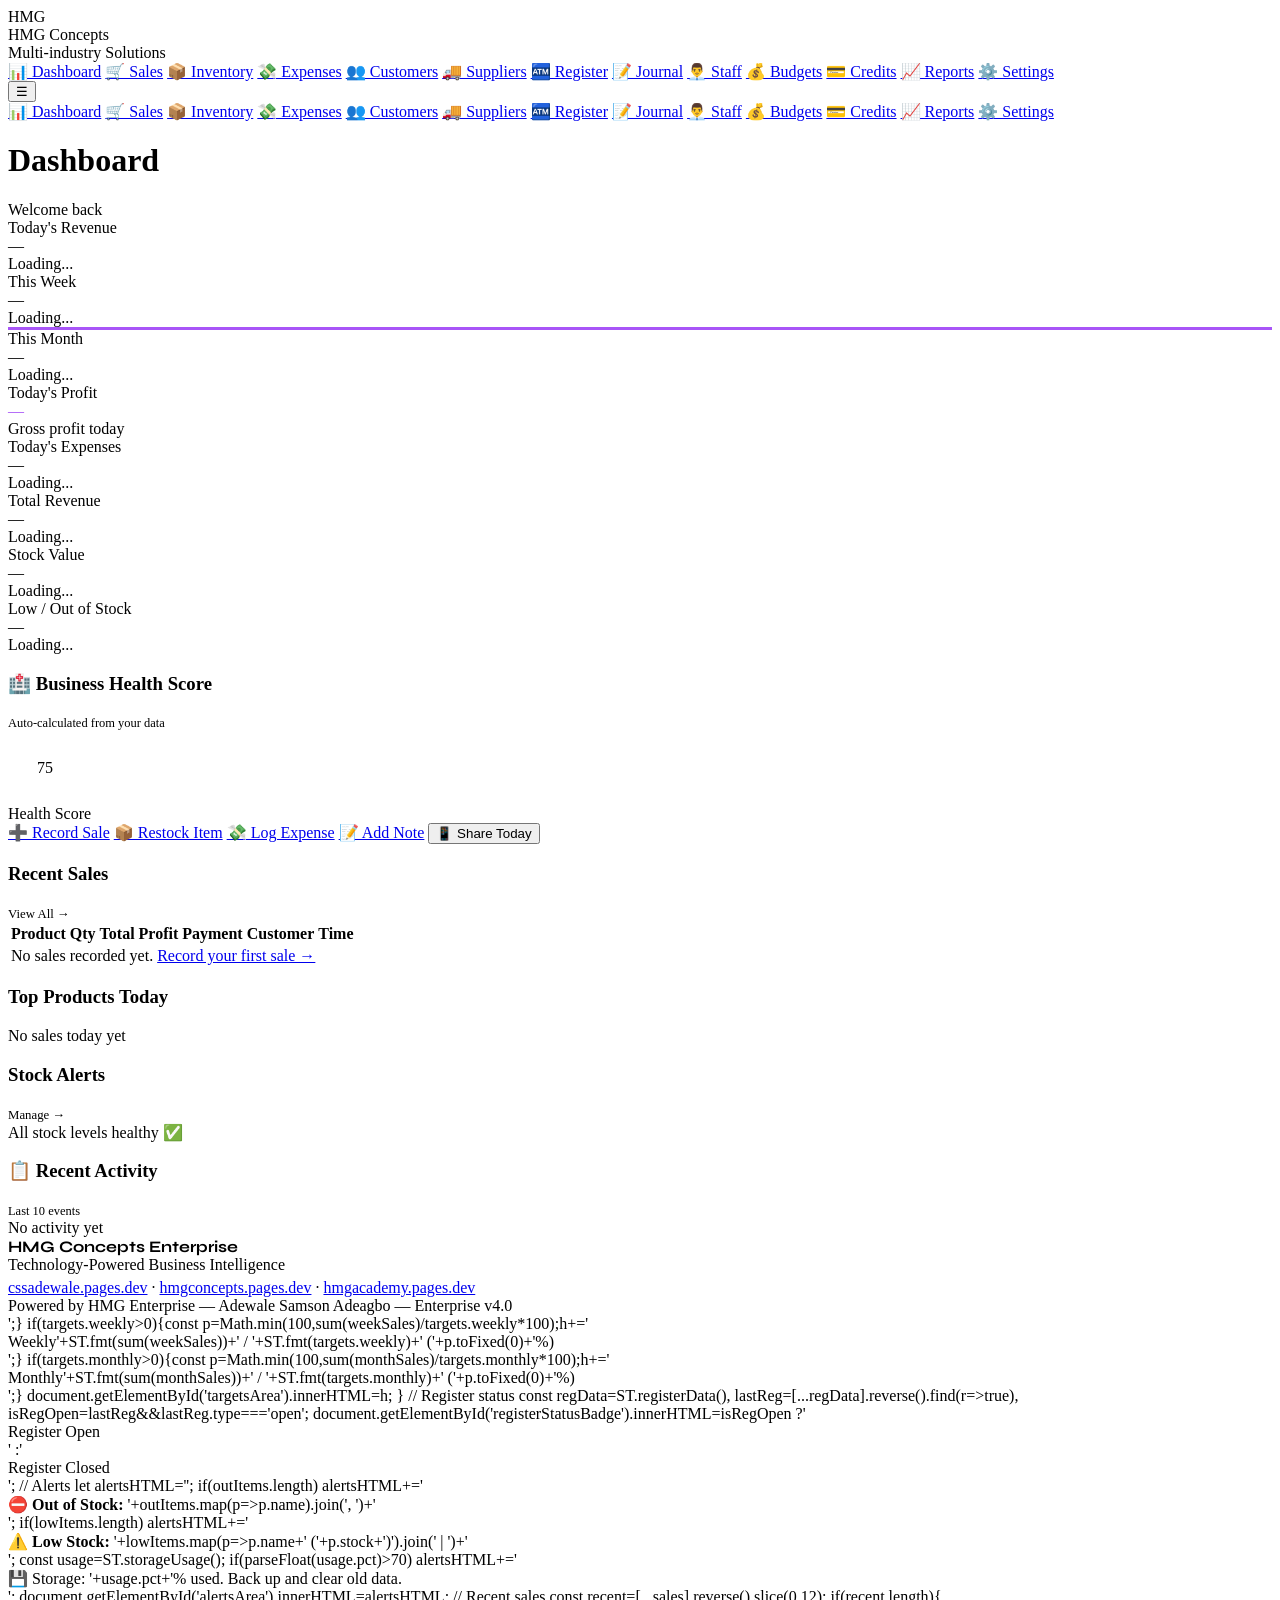
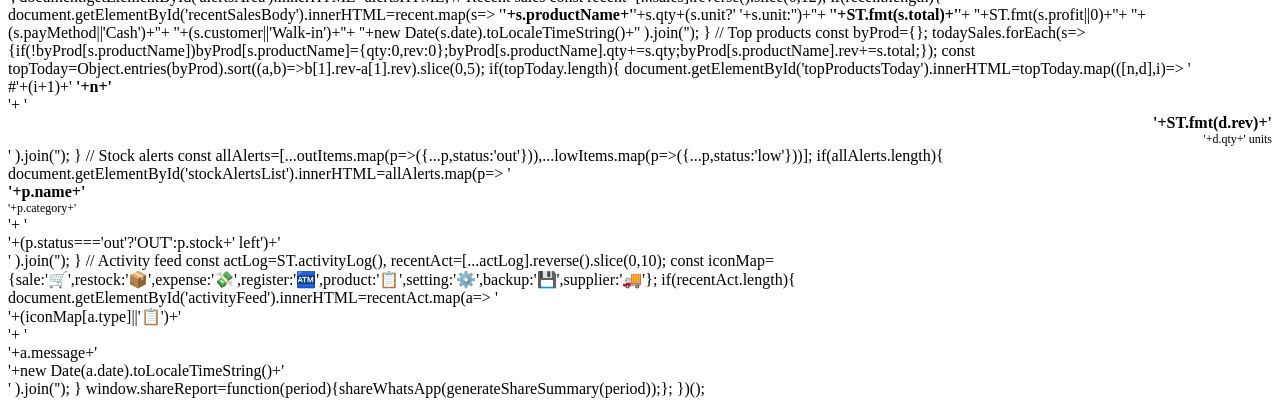
==== index.html @ 801992cb "Add files via upload" ====
<!DOCTYPE html>
<html lang="en">
<head>
<meta charset="UTF-8">
<meta name="viewport" content="width=device-width, initial-scale=1.0">
<title>HMG Enterprise — Dashboard — HMG Enterprise</title>
<link href="https://fonts.googleapis.com/css2?family=Syne:wght@400;600;700;800&family=DM+Sans:wght@300;400;500&family=DM+Mono:wght@400;500&display=swap" rel="stylesheet">
<link rel="stylesheet" href="css/style.css">
<link rel="manifest" href="manifest.json">
</head>
<body>
<nav class="navbar">
  <div class="navbar-brand">
    <div class="brand-logo">HMG</div>
    <div><div class="brand-name" id="bizNameNav">HMG Concepts</div><div class="brand-sub" id="bizTypeNav">Multi-industry Solutions</div></div>
  </div>
  <nav class="navbar-links">
    <a href="index.html" class="active">📊 Dashboard</a>
    <a href="sales.html">🛒 Sales</a>
    <a href="inventory.html">📦 Inventory</a>
    <a href="expenses.html">💸 Expenses</a>
    <a href="customers.html">👥 Customers</a>
    <a href="suppliers.html">🚚 Suppliers</a>
    <a href="register.html">🏧 Register</a>
    <a href="journal.html">📝 Journal</a>
    <a href="staff.html">👨‍💼 Staff</a>
    <a href="budgets.html">💰 Budgets</a>
    <a href="credits.html">💳 Credits</a>
    <a href="reports.html">📈 Reports</a>
    <a href="settings.html">⚙️ Settings</a>
  </nav>
  <button class="hamburger" onclick="toggleMenu()">☰</button>
</nav>
<div class="mobile-menu" id="mobileMenu">
  <a href="index.html" class="active">📊 Dashboard</a>
  <a href="sales.html">🛒 Sales</a>
  <a href="inventory.html">📦 Inventory</a>
  <a href="expenses.html">💸 Expenses</a>
  <a href="customers.html">👥 Customers</a>
  <a href="suppliers.html">🚚 Suppliers</a>
  <a href="register.html">🏧 Register</a>
  <a href="journal.html">📝 Journal</a>
  <a href="staff.html">👨‍💼 Staff</a>
  <a href="budgets.html">💰 Budgets</a>
  <a href="credits.html">💳 Credits</a>
  <a href="reports.html">📈 Reports</a>
  <a href="settings.html">⚙️ Settings</a>
</div>

<div class="page">
  <div class="page-header">
    <div>
      <h1 class="page-title">Dashboard</h1>
      <div class="page-sub" id="greetingMsg">Welcome back</div>
    </div>
    <div style="display:flex;gap:0.5rem;align-items:flex-start;flex-wrap:wrap">
      <div style="text-align:right">
        <div style="font-size:0.8rem;color:var(--muted)" id="currentDate"></div>
        <div style="font-size:0.75rem;color:var(--muted)" id="currentTime"></div>
      </div>
      <div id="registerStatusBadge"></div>
    </div>
  </div>

  <!-- KPI STATS -->
  <div class="stats-grid">
    <div class="stat-card" style="border-top:3px solid var(--accent)"><div class="stat-label">Today's Revenue</div><div class="stat-val" id="todayRevenue">—</div><div class="stat-sub" id="todaySalesCount">Loading...</div></div>
    <div class="stat-card" style="border-top:3px solid var(--accent2)"><div class="stat-label">This Week</div><div class="stat-val" id="weekRevenue">—</div><div class="stat-sub" id="weekSalesCount">Loading...</div></div>
    <div class="stat-card" style="border-top:3px solid #a855f7"><div class="stat-label">This Month</div><div class="stat-val" id="monthRevenue">—</div><div class="stat-sub" id="monthSalesCount">Loading...</div></div>
    <div class="stat-card" style="border-top:3px solid var(--accent3)"><div class="stat-label">Today's Profit</div><div class="stat-val" id="todayProfit" style="color:#a855f7">—</div><div class="stat-sub">Gross profit today</div></div>
    <div class="stat-card" style="border-top:3px solid var(--danger)"><div class="stat-label">Today's Expenses</div><div class="stat-val" id="todayExpenses" style="color:var(--danger)">—</div><div class="stat-sub" id="todayExpensesSub">Loading...</div></div>
    <div class="stat-card" style="border-top:3px solid var(--warning)"><div class="stat-label">Total Revenue</div><div class="stat-val" id="totalRevenue">—</div><div class="stat-sub" id="totalSalesCount">Loading...</div></div>
    <div class="stat-card" style="border-top:3px solid var(--accent)"><div class="stat-label">Stock Value</div><div class="stat-val" id="stockValue">—</div><div class="stat-sub" id="stockItems">Loading...</div></div>
    <div class="stat-card" style="border-top:3px solid var(--danger)"><div class="stat-label">Low / Out of Stock</div><div class="stat-val" id="lowStockVal" style="color:var(--danger)">—</div><div class="stat-sub" id="lowStockSub">Loading...</div></div>
  </div>

  <!-- BUSINESS HEALTH SCORE -->
  <div class="card">
    <div class="card-header">
      <h3 class="card-title">🏥 Business Health Score</h3>
      <span style="font-size:0.78rem;color:var(--muted)">Auto-calculated from your data</span>
    </div>
    <div style="display:grid;grid-template-columns:auto 1fr;gap:1.5rem;align-items:center">
      <div>
        <div class="health-score-ring" id="healthRing" style="background:conic-gradient(var(--accent) 0% 75%, var(--surface2) 75% 100%)">
          <div style="width:74px;height:74px;border-radius:50%;background:var(--surface);display:flex;align-items:center;justify-content:center">
            <span class="health-score-val" id="healthScore" style="color:var(--accent)">75</span>
          </div>
        </div>
        <div class="health-score-label">Health Score</div>
      </div>
      <div id="healthBreakdown" style="display:flex;flex-direction:column;gap:0.5rem"></div>
    </div>
  </div>

  <!-- SALES TARGETS -->
  <div class="card" id="targetsCard" style="display:none">
    <div class="card-header"><h3 class="card-title">🎯 Sales Targets</h3><a href="settings.html" style="font-size:0.8rem;color:var(--accent);text-decoration:none">Edit →</a></div>
    <div id="targetsArea"></div>
  </div>

  <div id="alertsArea"></div>

  <div class="quick-actions">
    <a href="sales.html" class="qa-btn qa-primary">➕ Record Sale</a>
    <a href="inventory.html" class="qa-btn qa-secondary">📦 Restock Item</a>
    <a href="expenses.html" class="qa-btn qa-secondary">💸 Log Expense</a>
    <a href="journal.html" class="qa-btn qa-secondary">📝 Add Note</a>
    <button class="qa-btn qa-secondary" onclick="shareReport('today')">📱 Share Today</button>
  </div>

  <div class="dashboard-grid">
    <div class="card" style="grid-column:span 2">
      <div class="card-header"><h3 class="card-title">Recent Sales</h3><a href="sales.html" style="font-size:0.8rem;color:var(--accent);text-decoration:none">View All →</a></div>
      <table><thead><tr><th>Product</th><th>Qty</th><th>Total</th><th>Profit</th><th>Payment</th><th>Customer</th><th>Time</th></tr></thead>
      <tbody id="recentSalesBody"><tr><td colspan="7" class="empty-cell">No sales recorded yet. <a href="sales.html">Record your first sale →</a></td></tr></tbody></table>
    </div>

    <div class="card">
      <div class="card-header"><h3 class="card-title">Top Products Today</h3></div>
      <div id="topProductsToday"><div class="empty-cell">No sales today yet</div></div>
    </div>

    <div class="card">
      <div class="card-header"><h3 class="card-title">Stock Alerts</h3><a href="inventory.html" style="font-size:0.8rem;color:var(--accent);text-decoration:none">Manage →</a></div>
      <div id="stockAlertsList"><div class="empty-cell">All stock levels healthy ✅</div></div>
    </div>

    <div class="card" style="grid-column:span 2">
      <div class="card-header"><h3 class="card-title">📋 Recent Activity</h3><span style="font-size:0.78rem;color:var(--muted)">Last 10 events</span></div>
      <div id="activityFeed" class="activity-feed"><div class="empty-cell">No activity yet</div></div>
    </div>
  </div>
</div>

<!-- Footer -->
<div class="brand-footer">
  <div style="font-weight:700;color:var(--text);font-family:'Syne',sans-serif">HMG Concepts Enterprise</div>
  <div>Technology-Powered Business Intelligence</div>
  <div style="margin-top:0.3rem"><a href="https://cssadewale.pages.dev" target="_blank">cssadewale.pages.dev</a> · <a href="https://hmgconcepts.pages.dev" target="_blank">hmgconcepts.pages.dev</a> · <a href="https://hmgacademy.pages.dev" target="_blank">hmgacademy.pages.dev</a></div>
  <div class="powered-by">Powered by HMG Enterprise — Adewale Samson Adeagbo — Enterprise v4.0</div>
</div>';}
    if(targets.weekly>0){const p=Math.min(100,sum(weekSales)/targets.weekly*100);h+='<div class="target-row"><div class="target-header"><span class="target-label">Weekly</span><span class="target-value">'+ST.fmt(sum(weekSales))+' / '+ST.fmt(targets.weekly)+' ('+p.toFixed(0)+'%)</span></div><div class="progress-bar-container"><div class="progress-bar-fill blue" style="width:'+p+'%"></div></div></div>';}
    if(targets.monthly>0){const p=Math.min(100,sum(monthSales)/targets.monthly*100);h+='<div class="target-row"><div class="target-header"><span class="target-label">Monthly</span><span class="target-value">'+ST.fmt(sum(monthSales))+' / '+ST.fmt(targets.monthly)+' ('+p.toFixed(0)+'%)</span></div><div class="progress-bar-container"><div class="progress-bar-fill purple" style="width:'+p+'%"></div></div></div>';}
    document.getElementById('targetsArea').innerHTML=h;
  }

  // Register status
  const regData=ST.registerData(), lastReg=[...regData].reverse().find(r=>true), isRegOpen=lastReg&&lastReg.type==='open';
  document.getElementById('registerStatusBadge').innerHTML=isRegOpen
    ?'<div class="register-status open"><span class="status-dot open"></span> Register Open</div>'
    :'<div class="register-status closed"><span class="status-dot closed"></span> Register Closed</div>';

  // Alerts
  let alertsHTML='';
  if(outItems.length) alertsHTML+='<div class="alert alert-danger">⛔ <strong>Out of Stock:</strong> '+outItems.map(p=>p.name).join(', ')+'</div>';
  if(lowItems.length) alertsHTML+='<div class="alert alert-warning">⚠️ <strong>Low Stock:</strong> '+lowItems.map(p=>p.name+' ('+p.stock+')').join(' | ')+'</div>';
  const usage=ST.storageUsage();
  if(parseFloat(usage.pct)>70) alertsHTML+='<div class="alert alert-warning">💾 Storage: '+usage.pct+'% used. Back up and clear old data.</div>';
  document.getElementById('alertsArea').innerHTML=alertsHTML;

  // Recent sales
  const recent=[...sales].reverse().slice(0,12);
  if(recent.length){
    document.getElementById('recentSalesBody').innerHTML=recent.map(s=>
      '<tr><td><strong>'+s.productName+'</strong></td><td>'+s.qty+(s.unit?' '+s.unit:'')+'</td>'+
      '<td><strong>'+ST.fmt(s.total)+'</strong></td>'+
      '<td style="color:'+((s.profit||0)>=0?'var(--accent)':'var(--danger)')+'">'+ST.fmt(s.profit||0)+'</td>'+
      '<td><span class="badge badge-info">'+(s.payMethod||'Cash')+'</span></td>'+
      '<td>'+(s.customer||'Walk-in')+'</td>'+
      '<td style="color:var(--muted);font-size:0.78rem">'+new Date(s.date).toLocaleTimeString()+'</td></tr>'
    ).join('');
  }

  // Top products
  const byProd={};
  todaySales.forEach(s=>{if(!byProd[s.productName])byProd[s.productName]={qty:0,rev:0};byProd[s.productName].qty+=s.qty;byProd[s.productName].rev+=s.total;});
  const topToday=Object.entries(byProd).sort((a,b)=>b[1].rev-a[1].rev).slice(0,5);
  if(topToday.length){
    document.getElementById('topProductsToday').innerHTML=topToday.map(([n,d],i)=>
      '<div class="top-item"><div><span class="rank-badge">#'+(i+1)+'</span> <strong>'+n+'</strong></div>'+
      '<div style="text-align:right"><div style="color:var(--accent);font-weight:700">'+ST.fmt(d.rev)+'</div><div style="font-size:0.75rem;color:var(--muted)">'+d.qty+' units</div></div></div>'
    ).join('');
  }

  // Stock alerts
  const allAlerts=[...outItems.map(p=>({...p,status:'out'})),...lowItems.map(p=>({...p,status:'low'}))];
  if(allAlerts.length){
    document.getElementById('stockAlertsList').innerHTML=allAlerts.map(p=>
      '<div class="stock-alert-row"><div><strong>'+p.name+'</strong><div style="font-size:0.75rem;color:var(--muted)">'+p.category+'</div></div>'+
      '<div><span class="badge '+(p.status==='out'?'badge-danger':'badge-warn')+'">'+(p.status==='out'?'OUT':p.stock+' left')+'</span></div></div>'
    ).join('');
  }

  // Activity feed
  const actLog=ST.activityLog(), recentAct=[...actLog].reverse().slice(0,10);
  const iconMap={sale:'🛒',restock:'📦',expense:'💸',register:'🏧',product:'📋',setting:'⚙️',backup:'💾',supplier:'🚚'};
  if(recentAct.length){
    document.getElementById('activityFeed').innerHTML=recentAct.map(a=>
      '<div class="activity-item"><div class="activity-icon '+(a.type||'setting')+'">'+(iconMap[a.type]||'📋')+'</div>'+
      '<div class="activity-text">'+a.message+'</div><div class="activity-time">'+new Date(a.date).toLocaleTimeString()+'</div></div>'
    ).join('');
  }

  window.shareReport=function(period){shareWhatsApp(generateShareSummary(period));};
})();
</script>
</body>
</html>
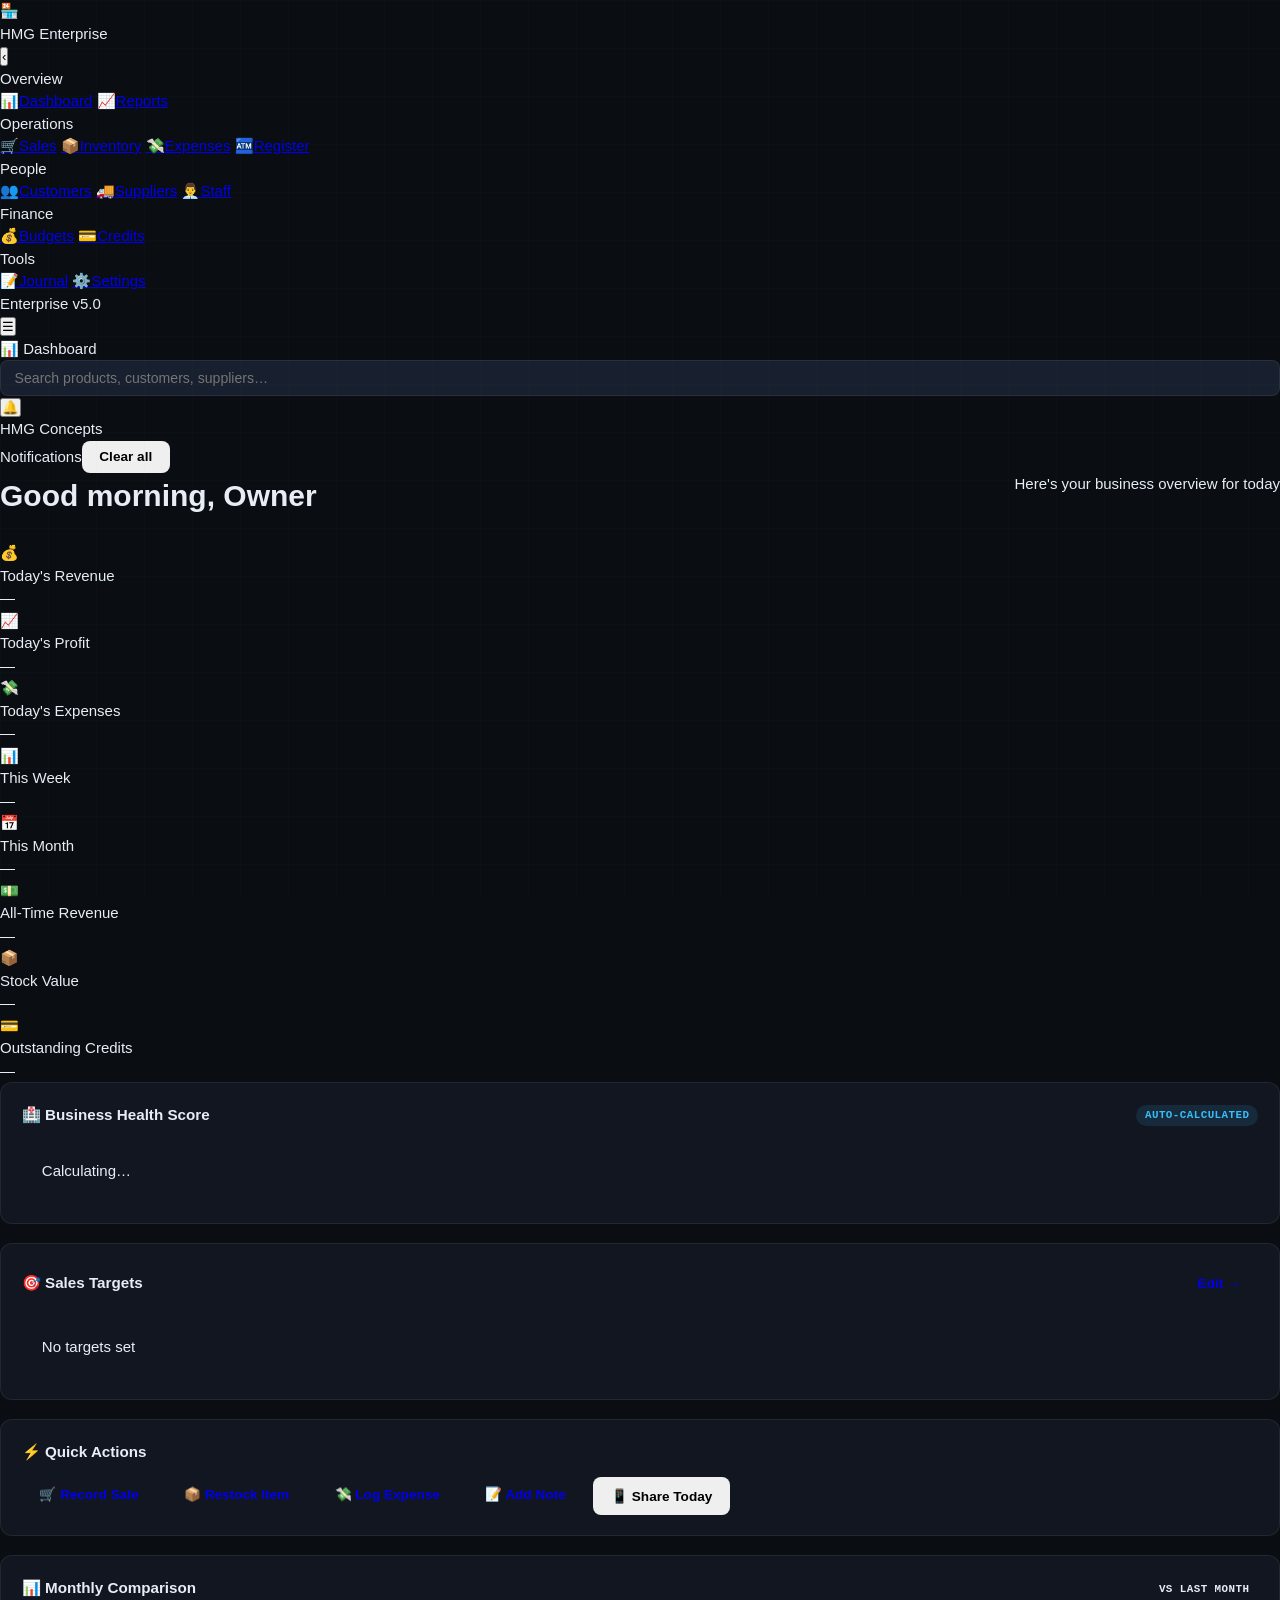
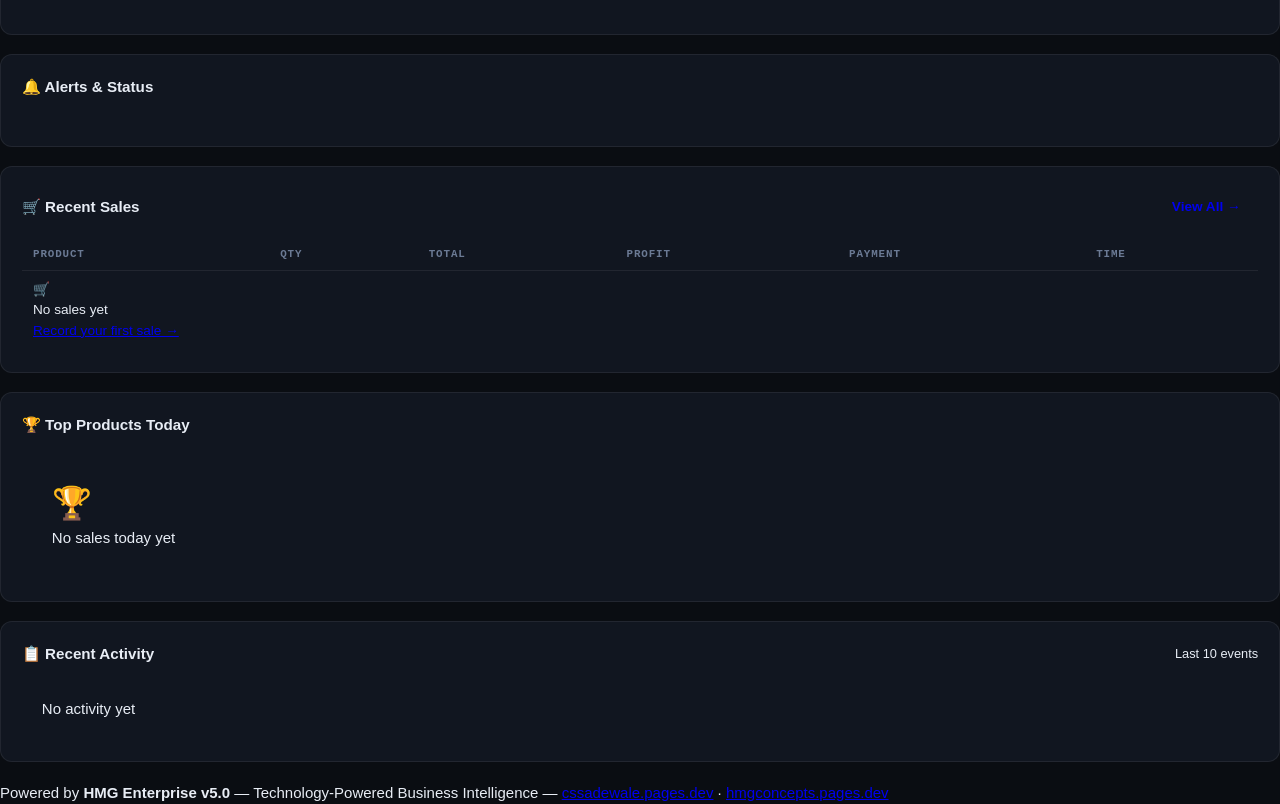
==== commit 60a0fc44: "Add files via upload" ====
--- a/index.html
+++ b/index.html
@@ -1,209 +1,376 @@
 <!DOCTYPE html>
 <html lang="en">
 <head>
-<meta charset="UTF-8">
-<meta name="viewport" content="width=device-width, initial-scale=1.0">
-<title>HMG Enterprise — Dashboard — HMG Enterprise</title>
-<link href="https://fonts.googleapis.com/css2?family=Syne:wght@400;600;700;800&family=DM+Sans:wght@300;400;500&family=DM+Mono:wght@400;500&display=swap" rel="stylesheet">
-<link rel="stylesheet" href="css/style.css">
-<link rel="manifest" href="manifest.json">
+  <meta charset="UTF-8">
+  <meta name="viewport" content="width=device-width, initial-scale=1.0">
+  <title>Dashboard — HMG Enterprise v5.0</title>
+  <link rel="stylesheet" href="css/style.css">
+  <link rel="manifest" href="manifest.json">
+  <meta name="theme-color" content="#6366f1">
 </head>
-<body>
-<nav class="navbar">
-  <div class="navbar-brand">
-    <div class="brand-logo">HMG</div>
-    <div><div class="brand-name" id="bizNameNav">HMG Concepts</div><div class="brand-sub" id="bizTypeNav">Multi-industry Solutions</div></div>
-  </div>
-  <nav class="navbar-links">
-    <a href="index.html" class="active">📊 Dashboard</a>
-    <a href="sales.html">🛒 Sales</a>
-    <a href="inventory.html">📦 Inventory</a>
-    <a href="expenses.html">💸 Expenses</a>
-    <a href="customers.html">👥 Customers</a>
-    <a href="suppliers.html">🚚 Suppliers</a>
-    <a href="register.html">🏧 Register</a>
-    <a href="journal.html">📝 Journal</a>
-    <a href="staff.html">👨‍💼 Staff</a>
-    <a href="budgets.html">💰 Budgets</a>
-    <a href="credits.html">💳 Credits</a>
-    <a href="reports.html">📈 Reports</a>
-    <a href="settings.html">⚙️ Settings</a>
-  </nav>
-  <button class="hamburger" onclick="toggleMenu()">☰</button>
-</nav>
-<div class="mobile-menu" id="mobileMenu">
-  <a href="index.html" class="active">📊 Dashboard</a>
-  <a href="sales.html">🛒 Sales</a>
-  <a href="inventory.html">📦 Inventory</a>
-  <a href="expenses.html">💸 Expenses</a>
-  <a href="customers.html">👥 Customers</a>
-  <a href="suppliers.html">🚚 Suppliers</a>
-  <a href="register.html">🏧 Register</a>
-  <a href="journal.html">📝 Journal</a>
-  <a href="staff.html">👨‍💼 Staff</a>
-  <a href="budgets.html">💰 Budgets</a>
-  <a href="credits.html">💳 Credits</a>
-  <a href="reports.html">📈 Reports</a>
-  <a href="settings.html">⚙️ Settings</a>
-</div>
-
-<div class="page">
-  <div class="page-header">
-    <div>
-      <h1 class="page-title">Dashboard</h1>
-      <div class="page-sub" id="greetingMsg">Welcome back</div>
+<body data-page="dashboard">
+
+  <!-- ─── SIDEBAR ──────────────────────────────────────────────── -->
+  <aside class="sidebar" id="sidebar">
+    <div class="sidebar-header">
+      <div class="sidebar-logo">
+        <div class="logo-icon">🏪</div>
+        <span>HMG Enterprise</span>
+      </div>
+      <button class="sidebar-collapse-btn" onclick="toggleSidebar()" title="Toggle sidebar">‹</button>
     </div>
-    <div style="display:flex;gap:0.5rem;align-items:flex-start;flex-wrap:wrap">
-      <div style="text-align:right">
-        <div style="font-size:0.8rem;color:var(--muted)" id="currentDate"></div>
-        <div style="font-size:0.75rem;color:var(--muted)" id="currentTime"></div>
-      </div>
-      <div id="registerStatusBadge"></div>
+    <nav class="sidebar-nav">
+      <div class="nav-group">
+        <div class="nav-group-title">Overview</div>
+        <a href="index.html" class="nav-item active" data-page="index.html"><span class="nav-icon">📊</span><span class="nav-text">Dashboard</span></a>
+        <a href="reports.html" class="nav-item" data-page="reports.html"><span class="nav-icon">📈</span><span class="nav-text">Reports</span></a>
+      </div>
+      <div class="nav-group">
+        <div class="nav-group-title">Operations</div>
+        <a href="sales.html" class="nav-item" data-page="sales.html"><span class="nav-icon">🛒</span><span class="nav-text">Sales</span></a>
+        <a href="inventory.html" class="nav-item" data-page="inventory.html"><span class="nav-icon">📦</span><span class="nav-text">Inventory</span></a>
+        <a href="expenses.html" class="nav-item" data-page="expenses.html"><span class="nav-icon">💸</span><span class="nav-text">Expenses</span></a>
+        <a href="register.html" class="nav-item" data-page="register.html"><span class="nav-icon">🏧</span><span class="nav-text">Register</span></a>
+      </div>
+      <div class="nav-group">
+        <div class="nav-group-title">People</div>
+        <a href="customers.html" class="nav-item" data-page="customers.html"><span class="nav-icon">👥</span><span class="nav-text">Customers</span></a>
+        <a href="suppliers.html" class="nav-item" data-page="suppliers.html"><span class="nav-icon">🚚</span><span class="nav-text">Suppliers</span></a>
+        <a href="staff.html" class="nav-item" data-page="staff.html"><span class="nav-icon">👨‍💼</span><span class="nav-text">Staff</span></a>
+      </div>
+      <div class="nav-group">
+        <div class="nav-group-title">Finance</div>
+        <a href="budgets.html" class="nav-item" data-page="budgets.html"><span class="nav-icon">💰</span><span class="nav-text">Budgets</span></a>
+        <a href="credits.html" class="nav-item" data-page="credits.html"><span class="nav-icon">💳</span><span class="nav-text">Credits</span></a>
+      </div>
+      <div class="nav-group">
+        <div class="nav-group-title">Tools</div>
+        <a href="journal.html" class="nav-item" data-page="journal.html"><span class="nav-icon">📝</span><span class="nav-text">Journal</span></a>
+        <a href="settings.html" class="nav-item" data-page="settings.html"><span class="nav-icon">⚙️</span><span class="nav-text">Settings</span></a>
+      </div>
+    </nav>
+    <div class="sidebar-footer">
+      <div class="footer-dot"></div>
+      <div class="sidebar-footer-info">Enterprise v5.0</div>
     </div>
-  </div>
-
-  <!-- KPI STATS -->
-  <div class="stats-grid">
-    <div class="stat-card" style="border-top:3px solid var(--accent)"><div class="stat-label">Today's Revenue</div><div class="stat-val" id="todayRevenue">—</div><div class="stat-sub" id="todaySalesCount">Loading...</div></div>
-    <div class="stat-card" style="border-top:3px solid var(--accent2)"><div class="stat-label">This Week</div><div class="stat-val" id="weekRevenue">—</div><div class="stat-sub" id="weekSalesCount">Loading...</div></div>
-    <div class="stat-card" style="border-top:3px solid #a855f7"><div class="stat-label">This Month</div><div class="stat-val" id="monthRevenue">—</div><div class="stat-sub" id="monthSalesCount">Loading...</div></div>
-    <div class="stat-card" style="border-top:3px solid var(--accent3)"><div class="stat-label">Today's Profit</div><div class="stat-val" id="todayProfit" style="color:#a855f7">—</div><div class="stat-sub">Gross profit today</div></div>
-    <div class="stat-card" style="border-top:3px solid var(--danger)"><div class="stat-label">Today's Expenses</div><div class="stat-val" id="todayExpenses" style="color:var(--danger)">—</div><div class="stat-sub" id="todayExpensesSub">Loading...</div></div>
-    <div class="stat-card" style="border-top:3px solid var(--warning)"><div class="stat-label">Total Revenue</div><div class="stat-val" id="totalRevenue">—</div><div class="stat-sub" id="totalSalesCount">Loading...</div></div>
-    <div class="stat-card" style="border-top:3px solid var(--accent)"><div class="stat-label">Stock Value</div><div class="stat-val" id="stockValue">—</div><div class="stat-sub" id="stockItems">Loading...</div></div>
-    <div class="stat-card" style="border-top:3px solid var(--danger)"><div class="stat-label">Low / Out of Stock</div><div class="stat-val" id="lowStockVal" style="color:var(--danger)">—</div><div class="stat-sub" id="lowStockSub">Loading...</div></div>
-  </div>
-
-  <!-- BUSINESS HEALTH SCORE -->
-  <div class="card">
-    <div class="card-header">
-      <h3 class="card-title">🏥 Business Health Score</h3>
-      <span style="font-size:0.78rem;color:var(--muted)">Auto-calculated from your data</span>
+  </aside>
+  <div class="sidebar-overlay" id="sidebarOverlay" onclick="toggleSidebar()"></div>
+
+  <!-- ─── MAIN CONTENT ─────────────────────────────────────────── -->
+  <main class="main-content">
+    <header class="topbar">
+      <button class="topbar-hamburger" onclick="toggleSidebar()">☰</button>
+      <div class="topbar-title">📊 Dashboard</div>
+      <div class="topbar-search">
+        <input type="text" id="globalSearch" placeholder="Search products, customers, suppliers…">
+      </div>
+      <div class="topbar-actions">
+        <button class="topbar-btn" id="notifBtn" onclick="toggleNotifPanel()">🔔<span class="notif-badge" id="notifBadge" style="display:none">0</span></button>
+        <div class="topbar-biz-name" id="bizNameNav">HMG Concepts</div>
+      </div>
+    </header>
+
+    <!-- Search Panel -->
+    <div class="search-panel" id="searchPanel"></div>
+    <!-- Notification Panel -->
+    <div class="notif-panel" id="notifPanel">
+      <div class="notif-panel-header"><span>Notifications</span><button class="btn btn-sm btn-ghost" onclick="ST.saveNotifications([]);renderNotifPanel();updateNotifBadge()">Clear all</button></div>
+      <div id="notifList"></div>
     </div>
-    <div style="display:grid;grid-template-columns:auto 1fr;gap:1.5rem;align-items:center">
-      <div>
-        <div class="health-score-ring" id="healthRing" style="background:conic-gradient(var(--accent) 0% 75%, var(--surface2) 75% 100%)">
-          <div style="width:74px;height:74px;border-radius:50%;background:var(--surface);display:flex;align-items:center;justify-content:center">
-            <span class="health-score-val" id="healthScore" style="color:var(--accent)">75</span>
-          </div>
-        </div>
-        <div class="health-score-label">Health Score</div>
-      </div>
-      <div id="healthBreakdown" style="display:flex;flex-direction:column;gap:0.5rem"></div>
+
+    <div class="page-content">
+      <!-- Greeting -->
+      <div class="page-header">
+        <h1 id="greeting">Good morning, Owner</h1>
+        <p class="page-subtitle">Here's your business overview for today</p>
+      </div>
+
+      <!-- Data Health Alerts -->
+      <div id="healthAlerts"></div>
+
+      <!-- KPI Cards -->
+      <div class="kpi-grid" id="kpiGrid">
+        <div class="kpi-card">
+          <div class="kpi-icon primary">💰</div>
+          <div class="kpi-label">Today's Revenue</div>
+          <div class="kpi-value" id="kpiTodayRev">—</div>
+          <div id="kpiTodayRevChange"></div>
+        </div>
+        <div class="kpi-card">
+          <div class="kpi-icon success">📈</div>
+          <div class="kpi-label">Today's Profit</div>
+          <div class="kpi-value" id="kpiTodayProfit">—</div>
+        </div>
+        <div class="kpi-card">
+          <div class="kpi-icon warning">💸</div>
+          <div class="kpi-label">Today's Expenses</div>
+          <div class="kpi-value" id="kpiTodayExp">—</div>
+        </div>
+        <div class="kpi-card">
+          <div class="kpi-icon primary">📊</div>
+          <div class="kpi-label">This Week</div>
+          <div class="kpi-value" id="kpiWeekRev">—</div>
+        </div>
+        <div class="kpi-card">
+          <div class="kpi-icon primary">📅</div>
+          <div class="kpi-label">This Month</div>
+          <div class="kpi-value" id="kpiMonthRev">—</div>
+        </div>
+        <div class="kpi-card">
+          <div class="kpi-icon success">💵</div>
+          <div class="kpi-label">All-Time Revenue</div>
+          <div class="kpi-value" id="kpiTotalRev">—</div>
+        </div>
+        <div class="kpi-card">
+          <div class="kpi-icon warning">📦</div>
+          <div class="kpi-label">Stock Value</div>
+          <div class="kpi-value" id="kpiStockVal">—</div>
+        </div>
+        <div class="kpi-card">
+          <div class="kpi-icon danger">💳</div>
+          <div class="kpi-label">Outstanding Credits</div>
+          <div class="kpi-value" id="kpiCredits">—</div>
+        </div>
+      </div>
+
+      <!-- Health Score + Sales Targets + Register Status -->
+      <div class="section-grid mb-6">
+        <!-- Health Score -->
+        <div class="card">
+          <div class="card-header">
+            <span class="card-title">🏥 Business Health Score</span>
+            <span class="badge badge-info">Auto-calculated</span>
+          </div>
+          <div class="health-score" id="healthScoreArea">
+            <div class="text-center text-muted" style="padding:20px">Calculating…</div>
+          </div>
+        </div>
+        <!-- Sales Targets -->
+        <div class="card">
+          <div class="card-header">
+            <span class="card-title">🎯 Sales Targets</span>
+            <a href="settings.html" class="btn btn-sm btn-outline">Edit →</a>
+          </div>
+          <div id="targetsArea">
+            <div class="text-center text-muted" style="padding:20px">No targets set</div>
+          </div>
+        </div>
+      </div>
+
+      <!-- Quick Actions -->
+      <div class="card mb-6">
+        <div class="card-header"><span class="card-title">⚡ Quick Actions</span></div>
+        <div style="display:flex;gap:10px;flex-wrap:wrap">
+          <a href="sales.html" class="btn btn-success">🛒 Record Sale</a>
+          <a href="inventory.html" class="btn btn-outline">📦 Restock Item</a>
+          <a href="expenses.html" class="btn btn-outline">💸 Log Expense</a>
+          <a href="journal.html" class="btn btn-outline">📝 Add Note</a>
+          <button class="btn btn-outline" onclick="shareWhatsApp(generateShareSummary('today'))">📱 Share Today</button>
+        </div>
+      </div>
+
+      <!-- Monthly Comparison -->
+      <div class="section-grid mb-6">
+        <!-- Monthly Comparison -->
+        <div class="card" id="monthlyComparison">
+          <div class="card-header">
+            <span class="card-title">📊 Monthly Comparison</span>
+            <span class="badge badge-primary">vs Last Month</span>
+          </div>
+          <div id="comparisonArea"></div>
+        </div>
+        <!-- Register Status + Alerts -->
+        <div class="card">
+          <div class="card-header">
+            <span class="card-title">🔔 Alerts & Status</span>
+          </div>
+          <div style="display:flex;align-items:center;gap:10px;margin-bottom:14px" id="registerStatusBadge"></div>
+          <div id="stockAlerts"></div>
+          <div id="creditAlerts"></div>
+        </div>
+      </div>
+
+      <!-- Recent Sales + Top Products -->
+      <div class="section-grid mb-6">
+        <div class="card">
+          <div class="card-header">
+            <span class="card-title">🛒 Recent Sales</span>
+            <a href="sales.html" class="btn btn-sm btn-outline">View All →</a>
+          </div>
+          <div class="table-wrapper">
+            <table class="data-table">
+              <thead><tr><th>Product</th><th>Qty</th><th>Total</th><th>Profit</th><th>Payment</th><th>Time</th></tr></thead>
+              <tbody id="recentSalesBody">
+                <tr><td colspan="6" class="table-empty"><div class="empty-icon">🛒</div><div class="empty-text">No sales yet</div><div class="empty-hint"><a href="sales.html">Record your first sale →</a></div></td></tr>
+              </tbody>
+            </table>
+          </div>
+        </div>
+        <div class="card">
+          <div class="card-header">
+            <span class="card-title">🏆 Top Products Today</span>
+          </div>
+          <div id="topProductsToday">
+            <div class="text-center text-muted" style="padding:30px"><div style="font-size:2rem">🏆</div>No sales today yet</div>
+          </div>
+        </div>
+      </div>
+
+      <!-- Activity Feed -->
+      <div class="card mb-6">
+        <div class="card-header">
+          <span class="card-title">📋 Recent Activity</span>
+          <span class="text-muted" style="font-size:0.8rem">Last 10 events</span>
+        </div>
+        <div id="activityFeed">
+          <div class="text-center text-muted" style="padding:20px">No activity yet</div>
+        </div>
+      </div>
+
     </div>
-  </div>
-
-  <!-- SALES TARGETS -->
-  <div class="card" id="targetsCard" style="display:none">
-    <div class="card-header"><h3 class="card-title">🎯 Sales Targets</h3><a href="settings.html" style="font-size:0.8rem;color:var(--accent);text-decoration:none">Edit →</a></div>
-    <div id="targetsArea"></div>
-  </div>
-
-  <div id="alertsArea"></div>
-
-  <div class="quick-actions">
-    <a href="sales.html" class="qa-btn qa-primary">➕ Record Sale</a>
-    <a href="inventory.html" class="qa-btn qa-secondary">📦 Restock Item</a>
-    <a href="expenses.html" class="qa-btn qa-secondary">💸 Log Expense</a>
-    <a href="journal.html" class="qa-btn qa-secondary">📝 Add Note</a>
-    <button class="qa-btn qa-secondary" onclick="shareReport('today')">📱 Share Today</button>
-  </div>
-
-  <div class="dashboard-grid">
-    <div class="card" style="grid-column:span 2">
-      <div class="card-header"><h3 class="card-title">Recent Sales</h3><a href="sales.html" style="font-size:0.8rem;color:var(--accent);text-decoration:none">View All →</a></div>
-      <table><thead><tr><th>Product</th><th>Qty</th><th>Total</th><th>Profit</th><th>Payment</th><th>Customer</th><th>Time</th></tr></thead>
-      <tbody id="recentSalesBody"><tr><td colspan="7" class="empty-cell">No sales recorded yet. <a href="sales.html">Record your first sale →</a></td></tr></tbody></table>
-    </div>
-
-    <div class="card">
-      <div class="card-header"><h3 class="card-title">Top Products Today</h3></div>
-      <div id="topProductsToday"><div class="empty-cell">No sales today yet</div></div>
-    </div>
-
-    <div class="card">
-      <div class="card-header"><h3 class="card-title">Stock Alerts</h3><a href="inventory.html" style="font-size:0.8rem;color:var(--accent);text-decoration:none">Manage →</a></div>
-      <div id="stockAlertsList"><div class="empty-cell">All stock levels healthy ✅</div></div>
-    </div>
-
-    <div class="card" style="grid-column:span 2">
-      <div class="card-header"><h3 class="card-title">📋 Recent Activity</h3><span style="font-size:0.78rem;color:var(--muted)">Last 10 events</span></div>
-      <div id="activityFeed" class="activity-feed"><div class="empty-cell">No activity yet</div></div>
-    </div>
-  </div>
-</div>
-
-<!-- Footer -->
-<div class="brand-footer">
-  <div style="font-weight:700;color:var(--text);font-family:'Syne',sans-serif">HMG Concepts Enterprise</div>
-  <div>Technology-Powered Business Intelligence</div>
-  <div style="margin-top:0.3rem"><a href="https://cssadewale.pages.dev" target="_blank">cssadewale.pages.dev</a> · <a href="https://hmgconcepts.pages.dev" target="_blank">hmgconcepts.pages.dev</a> · <a href="https://hmgacademy.pages.dev" target="_blank">hmgacademy.pages.dev</a></div>
-  <div class="powered-by">Powered by HMG Enterprise — Adewale Samson Adeagbo — Enterprise v4.0</div>
-</div>';}
-    if(targets.weekly>0){const p=Math.min(100,sum(weekSales)/targets.weekly*100);h+='<div class="target-row"><div class="target-header"><span class="target-label">Weekly</span><span class="target-value">'+ST.fmt(sum(weekSales))+' / '+ST.fmt(targets.weekly)+' ('+p.toFixed(0)+'%)</span></div><div class="progress-bar-container"><div class="progress-bar-fill blue" style="width:'+p+'%"></div></div></div>';}
-    if(targets.monthly>0){const p=Math.min(100,sum(monthSales)/targets.monthly*100);h+='<div class="target-row"><div class="target-header"><span class="target-label">Monthly</span><span class="target-value">'+ST.fmt(sum(monthSales))+' / '+ST.fmt(targets.monthly)+' ('+p.toFixed(0)+'%)</span></div><div class="progress-bar-container"><div class="progress-bar-fill purple" style="width:'+p+'%"></div></div></div>';}
-    document.getElementById('targetsArea').innerHTML=h;
-  }
-
-  // Register status
-  const regData=ST.registerData(), lastReg=[...regData].reverse().find(r=>true), isRegOpen=lastReg&&lastReg.type==='open';
-  document.getElementById('registerStatusBadge').innerHTML=isRegOpen
-    ?'<div class="register-status open"><span class="status-dot open"></span> Register Open</div>'
-    :'<div class="register-status closed"><span class="status-dot closed"></span> Register Closed</div>';
-
-  // Alerts
-  let alertsHTML='';
-  if(outItems.length) alertsHTML+='<div class="alert alert-danger">⛔ <strong>Out of Stock:</strong> '+outItems.map(p=>p.name).join(', ')+'</div>';
-  if(lowItems.length) alertsHTML+='<div class="alert alert-warning">⚠️ <strong>Low Stock:</strong> '+lowItems.map(p=>p.name+' ('+p.stock+')').join(' | ')+'</div>';
-  const usage=ST.storageUsage();
-  if(parseFloat(usage.pct)>70) alertsHTML+='<div class="alert alert-warning">💾 Storage: '+usage.pct+'% used. Back up and clear old data.</div>';
-  document.getElementById('alertsArea').innerHTML=alertsHTML;
-
-  // Recent sales
-  const recent=[...sales].reverse().slice(0,12);
-  if(recent.length){
-    document.getElementById('recentSalesBody').innerHTML=recent.map(s=>
-      '<tr><td><strong>'+s.productName+'</strong></td><td>'+s.qty+(s.unit?' '+s.unit:'')+'</td>'+
-      '<td><strong>'+ST.fmt(s.total)+'</strong></td>'+
-      '<td style="color:'+((s.profit||0)>=0?'var(--accent)':'var(--danger)')+'">'+ST.fmt(s.profit||0)+'</td>'+
-      '<td><span class="badge badge-info">'+(s.payMethod||'Cash')+'</span></td>'+
-      '<td>'+(s.customer||'Walk-in')+'</td>'+
-      '<td style="color:var(--muted);font-size:0.78rem">'+new Date(s.date).toLocaleTimeString()+'</td></tr>'
-    ).join('');
-  }
-
-  // Top products
-  const byProd={};
-  todaySales.forEach(s=>{if(!byProd[s.productName])byProd[s.productName]={qty:0,rev:0};byProd[s.productName].qty+=s.qty;byProd[s.productName].rev+=s.total;});
-  const topToday=Object.entries(byProd).sort((a,b)=>b[1].rev-a[1].rev).slice(0,5);
-  if(topToday.length){
-    document.getElementById('topProductsToday').innerHTML=topToday.map(([n,d],i)=>
-      '<div class="top-item"><div><span class="rank-badge">#'+(i+1)+'</span> <strong>'+n+'</strong></div>'+
-      '<div style="text-align:right"><div style="color:var(--accent);font-weight:700">'+ST.fmt(d.rev)+'</div><div style="font-size:0.75rem;color:var(--muted)">'+d.qty+' units</div></div></div>'
-    ).join('');
-  }
-
-  // Stock alerts
-  const allAlerts=[...outItems.map(p=>({...p,status:'out'})),...lowItems.map(p=>({...p,status:'low'}))];
-  if(allAlerts.length){
-    document.getElementById('stockAlertsList').innerHTML=allAlerts.map(p=>
-      '<div class="stock-alert-row"><div><strong>'+p.name+'</strong><div style="font-size:0.75rem;color:var(--muted)">'+p.category+'</div></div>'+
-      '<div><span class="badge '+(p.status==='out'?'badge-danger':'badge-warn')+'">'+(p.status==='out'?'OUT':p.stock+' left')+'</span></div></div>'
-    ).join('');
-  }
-
-  // Activity feed
-  const actLog=ST.activityLog(), recentAct=[...actLog].reverse().slice(0,10);
-  const iconMap={sale:'🛒',restock:'📦',expense:'💸',register:'🏧',product:'📋',setting:'⚙️',backup:'💾',supplier:'🚚'};
-  if(recentAct.length){
-    document.getElementById('activityFeed').innerHTML=recentAct.map(a=>
-      '<div class="activity-item"><div class="activity-icon '+(a.type||'setting')+'">'+(iconMap[a.type]||'📋')+'</div>'+
-      '<div class="activity-text">'+a.message+'</div><div class="activity-time">'+new Date(a.date).toLocaleTimeString()+'</div></div>'
-    ).join('');
-  }
-
-  window.shareReport=function(period){shareWhatsApp(generateShareSummary(period));};
-})();
-</script>
+
+    <footer class="page-footer">
+      <p>Powered by <strong>HMG Enterprise v5.0</strong> — Technology-Powered Business Intelligence — <a href="https://cssadewale.pages.dev">cssadewale.pages.dev</a> · <a href="https://hmgconcepts.pages.dev">hmgconcepts.pages.dev</a></p>
+    </footer>
+  </main>
+
+  <div class="toast-container" id="toastContainer"></div>
+
+  <script src="js/storage.js"></script>
+  <script src="js/app.js"></script>
+  <script>
+  (function(){
+    const sales=ST.sales(),exps=ST.expenses(),products=ST.products();
+    const todaySales=sales.filter(s=>isToday(s.date));
+    const weekSales=sales.filter(s=>isThisWeek(s.date));
+    const monthSales=sales.filter(s=>isThisMonth(s.date));
+    const todayExps=exps.filter(e=>isToday(e.date));
+
+    // KPIs
+    document.getElementById('kpiTodayRev').textContent=ST.fmt(sum(todaySales,'total'));
+    document.getElementById('kpiTodayProfit').textContent=ST.fmt(sum(todaySales,'profit'));
+    document.getElementById('kpiTodayExp').textContent=ST.fmt(sum(todayExps,'amount'));
+    document.getElementById('kpiWeekRev').textContent=ST.fmt(sum(weekSales,'total'));
+    document.getElementById('kpiMonthRev').textContent=ST.fmt(sum(monthSales,'total'));
+    document.getElementById('kpiTotalRev').textContent=ST.fmt(sum(sales,'total'));
+    document.getElementById('kpiStockVal').textContent=ST.fmt(products.reduce((a,p)=>a+p.price*p.stock,0));
+    const outstanding=ST.credits().filter(c=>c.status!=='paid').reduce((a,c)=>a+(c.total-(c.paid||0)),0);
+    document.getElementById('kpiCredits').textContent=ST.fmt(outstanding);
+
+    // Monthly comparison
+    const mc=ST.monthlyComparison();
+    let mcHTML='<div style="display:grid;grid-template-columns:1fr 1fr;gap:12px">';
+    function mcCard(label,cur,prev,pctKey){
+      const ch=mc.changes[pctKey];const up=parseFloat(ch)>=0;
+      return'<div class="stat-item"><div class="stat-label">'+label+'</div><div class="stat-value">'+ST.fmt(cur)+'</div>'+
+        (prev?'<div class="kpi-change '+(up?'up':'down')+'">'+(up?'↑':'↓')+' '+Math.abs(ch)+'%</div>':'')+'</div>';
+    }
+    mcHTML+=mcCard('Revenue',mc.current.revenue,mc.previous.revenue,'revenue');
+    mcHTML+=mcCard('Net Profit',mc.current.netProfit,mc.previous.netProfit,'profit');
+    mcHTML+=mcCard('Transactions',mc.current.transactions,mc.previous.transactions,'transactions');
+    mcHTML+=mcCard('Avg Order',mc.current.avgOrder,mc.previous.avgOrder,'avgOrder');
+    mcHTML+='</div>';
+    document.getElementById('comparisonArea').innerHTML=mcHTML;
+
+    // Health Score
+    const hs=ST.healthScore();
+    const hsClass=hs.score>=70?'good':hs.score>=40?'warning':'danger';
+    document.getElementById('healthScoreArea').innerHTML=
+      '<div class="health-score-circle '+hsClass+'">'+hs.score+'</div>'+
+      '<div class="health-metrics">'+
+      '<div class="health-metric"><span class="health-metric-label">Profit Margin</span><span class="health-metric-value text-primary">'+hs.details.marginPct+'%</span></div>'+
+      '<div class="health-metric"><span class="health-metric-label">Stock Health</span><span class="health-metric-value text-success">'+hs.details.stockHealth+'%</span></div>'+
+      '<div class="health-metric"><span class="health-metric-label">Avg Daily Revenue</span><span class="health-metric-value">'+ST.fmt(hs.details.avgDailyRev)+'</span></div>'+
+      '<div class="health-metric"><span class="health-metric-label">Net Position</span><span class="health-metric-value '+(hs.details.netPos>=0?'text-success':'text-danger')+'">'+ST.fmt(hs.details.netPos)+'</span></div>'+
+      '</div>';
+
+    // Data Health Alerts
+    const dh=ST.dataHealthCheck();
+    let alertsHTML='';
+    dh.issues.forEach(i=>{
+      const cls=i.severity==='danger'?'alert-danger':i.severity==='warning'?'alert-warning':'alert-info';
+      const icon=i.severity==='danger'?'🚨':i.severity==='warning'?'⚠️':'💡';
+      alertsHTML+='<div class="alert '+cls+'"><span class="alert-icon">'+icon+'</span><span>'+i.msg+'</span></div>';
+    });
+    document.getElementById('healthAlerts').innerHTML=alertsHTML;
+
+    // Sales Targets
+    const targets=ST.targets();
+    let tHTML='';
+    if(targets.daily>0){
+      const p=Math.min(100,sum(todaySales,'total')/targets.daily*100);
+      tHTML+='<div class="mb-4"><div class="progress-label"><span>Daily Target</span><span>'+ST.fmt(sum(todaySales,'total'))+' / '+ST.fmt(targets.daily)+' ('+p.toFixed(0)+'%)</span></div><div class="progress-bar"><div class="progress-bar-fill '+(p>=100?'success':p>=70?'warning':'')+'" style="width:'+p+'%"></div></div></div>';
+    }
+    if(targets.weekly>0){
+      const p=Math.min(100,sum(weekSales,'total')/targets.weekly*100);
+      tHTML+='<div class="mb-4"><div class="progress-label"><span>Weekly Target</span><span>'+ST.fmt(sum(weekSales,'total'))+' / '+ST.fmt(targets.weekly)+' ('+p.toFixed(0)+'%)</span></div><div class="progress-bar"><div class="progress-bar-fill '+(p>=100?'success':p>=70?'warning':'')+'" style="width:'+p+'%"></div></div></div>';
+    }
+    if(targets.monthly>0){
+      const p=Math.min(100,sum(monthSales,'total')/targets.monthly*100);
+      tHTML+='<div class="mb-4"><div class="progress-label"><span>Monthly Target</span><span>'+ST.fmt(sum(monthSales,'total'))+' / '+ST.fmt(targets.monthly)+' ('+p.toFixed(0)+'%)</span></div><div class="progress-bar"><div class="progress-bar-fill '+(p>=100?'success':p>=70?'warning':'')+'" style="width:'+p+'%"></div></div></div>';
+    }
+    if(!tHTML)tHTML='<div class="text-center text-muted" style="padding:20px">No targets set. <a href="settings.html">Configure targets →</a></div>';
+    document.getElementById('targetsArea').innerHTML=tHTML;
+
+    // Register Status
+    const regData=ST.registerData();
+    const lastReg=[...regData].reverse().find(r=>true);
+    const isRegOpen=lastReg&&lastReg.type==='open';
+    document.getElementById('registerStatusBadge').innerHTML=isRegOpen
+      ?'<span class="badge badge-success">🟢 Register Open</span>'
+      :'<span class="badge badge-muted">🔴 Register Closed</span>';
+
+    // Stock Alerts
+    const outItems=products.filter(p=>p.active&&p.stock===0);
+    const lowItems=products.filter(p=>p.active&&p.stock>0&&p.stock<=(p.reorderLevel||10));
+    let stockHTML='';
+    if(outItems.length)stockHTML+='<div class="alert alert-danger"><span class="alert-icon">⛔</span><span><strong>Out of Stock:</strong> '+outItems.map(p=>p.name).join(', ')+'</span></div>';
+    if(lowItems.length)stockHTML+='<div class="alert alert-warning"><span class="alert-icon">⚠️</span><span><strong>Low Stock:</strong> '+lowItems.map(p=>p.name+' ('+p.stock+')').join(' | ')+'</span></div>';
+    if(!stockHTML)stockHTML='<div class="text-muted" style="font-size:0.85rem">All stock levels healthy ✅</div>';
+    document.getElementById('stockAlerts').innerHTML=stockHTML;
+
+    // Credit alerts
+    const overdue=ST.credits().filter(c=>c.status==='pending'&&c.dueDate&&new Date(c.dueDate)<new Date());
+    let creditHTML='';
+    if(overdue.length)creditHTML+='<div class="alert alert-danger mt-2"><span class="alert-icon">💳</span><span><strong>'+overdue.length+' overdue credit(s)</strong> need follow-up</span></div>';
+    document.getElementById('creditAlerts').innerHTML=creditHTML;
+
+    // Recent Sales
+    const recent=[...sales].reverse().slice(0,10);
+    if(recent.length){
+      document.getElementById('recentSalesBody').innerHTML=recent.map(s=>
+        '<tr><td><strong>'+s.productName+'</strong></td><td>'+s.qty+(s.unit?' '+s.unit:'')+'</td>'+
+        '<td><strong>'+ST.fmt(s.total)+'</strong></td><td>'+ST.fmt(s.profit||0)+'</td>'+
+        '<td><span class="tag">'+(s.payMethod||'Cash')+'</span></td>'+
+        '<td class="text-muted">'+formatTime(s.date)+'</td></tr>'
+      ).join('');
+    }
+
+    // Top Products Today
+    const byProd={};
+    todaySales.forEach(s=>{if(!byProd[s.productName])byProd[s.productName]={qty:0,rev:0};byProd[s.productName].qty+=s.qty;byProd[s.productName].rev+=s.total});
+    const topToday=Object.entries(byProd).sort((a,b)=>b[1].rev-a[1].rev).slice(0,5);
+    if(topToday.length){
+      document.getElementById('topProductsToday').innerHTML='<div style="display:flex;flex-direction:column;gap:10px">'+
+        topToday.map(([n,d],i)=>
+          '<div style="display:flex;align-items:center;gap:12px;padding:10px;background:var(--surface-2);border-radius:var(--radius)">'+
+          '<div style="width:28px;height:28px;border-radius:50%;background:var(--primary-bg);display:flex;align-items:center;justify-content:center;font-size:0.8rem;font-weight:700;color:var(--primary-light)">'+(i+1)+'</div>'+
+          '<div style="flex:1"><div style="font-weight:600">'+n+'</div><div class="text-muted" style="font-size:0.78rem">'+d.qty+' units</div></div>'+
+          '<div style="font-weight:700">'+ST.fmt(d.rev)+'</div></div>'
+        ).join('')+'</div>';
+    }
+
+    // Activity Feed
+    const actLog=ST.activityLog(),recentAct=[...actLog].reverse().slice(0,10);
+    const iconMap={sale:'🛒',restock:'📦',expense:'💸',register:'🏧',product:'📋',setting:'⚙️',backup:'💾',supplier:'🚚',credit:'💳'};
+    if(recentAct.length){
+      document.getElementById('activityFeed').innerHTML=recentAct.map(a=>
+        '<div class="activity-item"><div class="activity-icon '+(a.type||'')+'">'+(iconMap[a.type]||'📋')+'</div>'+
+        '<div class="activity-body"><div class="activity-text">'+a.message+'</div>'+
+        '<div class="activity-time">'+timeAgo(a.date)+'</div></div></div>'
+      ).join('');
+    }
+  })();
+  </script>
 </body>
 </html>
--- a/css/style.css
+++ b/css/style.css
@@ -0,0 +1,272 @@
+/* ============================================================
+   HMG Enterprise v4.0 — Stylesheet
+   Enterprise Business Manager — cssadewale.pages.dev
+   ============================================================ */
+:root {
+  --bg:#0a0d12;--surface:#111620;--surface2:#181f2e;--border:rgba(255,255,255,0.07);
+  --accent:#00e5a0;--accent2:#0077ff;--accent3:#ff6b35;--text:#e8edf5;--muted:#6b7a94;
+  --danger:#ff4757;--warning:#ffd32a;--success:#00e5a0;--info:#38bdf8;--purple:#a855f7;
+  --radius:12px;--radius-sm:8px;--shadow:0 4px 24px rgba(0,0,0,0.4);
+  --hmg-gradient:linear-gradient(135deg,#00e5a0 0%,#0077ff 50%,#a855f7 100%);
+}
+*,*::before,*::after{box-sizing:border-box;margin:0;padding:0}
+html{scroll-behavior:smooth}
+body{background:var(--bg);color:var(--text);font-family:'DM Sans',sans-serif;font-size:15px;line-height:1.5;min-height:100vh}
+body::before{content:'';position:fixed;inset:0;background-image:linear-gradient(rgba(0,229,160,0.025) 1px,transparent 1px),linear-gradient(90deg,rgba(0,229,160,0.025) 1px,transparent 1px);background-size:48px 48px;pointer-events:none;z-index:0}
+body.light-theme::before{background-image:linear-gradient(rgba(0,0,0,0.03) 1px,transparent 1px),linear-gradient(90deg,rgba(0,0,0,0.03) 1px,transparent 1px)}
+
+/* NAVBAR */
+.navbar{position:sticky;top:0;z-index:100;background:rgba(10,13,18,0.95);backdrop-filter:blur(12px);border-bottom:1px solid var(--border);padding:0.6rem 1.2rem;display:flex;align-items:center;gap:0.8rem}
+.navbar-brand{display:flex;align-items:center;gap:0.6rem;text-decoration:none;flex-shrink:0}
+.brand-logo{width:38px;height:38px;background:var(--hmg-gradient);border-radius:9px;display:flex;align-items:center;justify-content:center;font-family:'Syne',sans-serif;font-weight:800;font-size:0.8rem;color:#000;flex-shrink:0}
+.brand-name{font-family:'Syne',sans-serif;font-weight:800;font-size:0.95rem;color:var(--text)}
+.brand-sub{font-size:0.68rem;color:var(--muted)}
+.navbar-links{display:flex;gap:0.1rem;margin-left:auto;align-items:center;flex-wrap:wrap}
+.navbar-links a{color:var(--muted);text-decoration:none;padding:0.35rem 0.6rem;border-radius:var(--radius-sm);font-size:0.78rem;transition:all 0.2s;white-space:nowrap}
+.navbar-links a:hover{color:var(--text);background:rgba(255,255,255,0.05)}
+.navbar-links a.active{color:var(--accent);background:rgba(0,229,160,0.08)}
+.hamburger{display:none;background:transparent;border:1px solid var(--border);color:var(--text);padding:0.4rem 0.6rem;border-radius:6px;cursor:pointer;font-size:1rem;margin-left:auto}
+.mobile-menu{display:none;flex-direction:column;background:var(--surface);border-bottom:1px solid var(--border);padding:0.5rem 1rem;position:relative;z-index:99}
+.mobile-menu a{padding:0.6rem 0.5rem;color:var(--muted);text-decoration:none;font-size:0.85rem;border-bottom:1px solid var(--border)}
+.mobile-menu a:last-child{border-bottom:none}
+.mobile-menu a.active{color:var(--accent)}
+
+/* PAGE */
+.page{position:relative;z-index:1;max-width:1200px;margin:0 auto;padding:1.5rem 1.2rem 3rem}
+.page-header{display:flex;align-items:flex-start;justify-content:space-between;gap:1rem;margin-bottom:1.5rem;flex-wrap:wrap}
+.page-title{font-family:'Syne',sans-serif;font-weight:800;font-size:1.6rem;line-height:1.2}
+.page-sub{color:var(--muted);font-size:0.85rem;margin-top:0.2rem}
+
+/* CARDS */
+.card{background:var(--surface);border:1px solid var(--border);border-radius:var(--radius);padding:1.3rem;margin-bottom:1.2rem}
+.card-header{display:flex;align-items:center;justify-content:space-between;margin-bottom:0.8rem;gap:0.5rem}
+.card-title{font-family:'Syne',sans-serif;font-weight:700;font-size:0.95rem;margin-bottom:0.8rem}
+.card-header .card-title{margin-bottom:0}
+
+/* STATS */
+.stats-grid{display:grid;grid-template-columns:repeat(auto-fit,minmax(160px,1fr));gap:0.8rem;margin-bottom:1.3rem}
+.stat-card{background:var(--surface);border:1px solid var(--border);border-radius:var(--radius);padding:0.9rem 1rem;transition:transform 0.2s}
+.stat-card:hover{transform:translateY(-2px)}
+.stat-label{font-size:0.68rem;color:var(--muted);text-transform:uppercase;letter-spacing:0.08em;font-family:'DM Mono',monospace;margin-bottom:0.25rem}
+.stat-val{font-family:'Syne',sans-serif;font-weight:800;font-size:1.35rem;color:var(--accent);line-height:1.1}
+.stat-sub{font-size:0.72rem;color:var(--muted);margin-top:0.2rem}
+
+/* GRIDS */
+.dashboard-grid,.chart-grid,.two-col-layout{display:grid;grid-template-columns:1fr 1fr;gap:1.1rem}
+.three-col-layout{display:grid;grid-template-columns:1fr 1fr 1fr;gap:1.1rem;align-items:start}
+
+/* TABLES */
+table{width:100%;border-collapse:collapse;font-size:0.85rem}
+th{text-align:left;font-size:0.68rem;color:var(--muted);text-transform:uppercase;letter-spacing:0.08em;padding:0.45rem 0.7rem;border-bottom:1px solid var(--border);font-family:'DM Mono',monospace;white-space:nowrap}
+td{padding:0.6rem 0.7rem;border-bottom:1px solid rgba(255,255,255,0.03);vertical-align:middle}
+tr:last-child td{border-bottom:none}
+tr:hover td{background:rgba(255,255,255,0.02)}
+.empty-cell{text-align:center;color:var(--muted);padding:2rem 1rem !important;font-size:0.85rem}
+.empty-cell a{color:var(--accent)}
+
+/* FORMS */
+.form-group{display:flex;flex-direction:column;gap:0.3rem}
+.form-group label{font-size:0.7rem;color:var(--muted);text-transform:uppercase;letter-spacing:0.07em;font-family:'DM Mono',monospace}
+.form-grid{display:grid;grid-template-columns:repeat(auto-fit,minmax(200px,1fr));gap:0.8rem}
+.form-row{display:grid;grid-template-columns:1fr 1fr;gap:0.8rem;margin-bottom:0.8rem}
+input,select,textarea{background:var(--surface2);border:1px solid var(--border);border-radius:var(--radius-sm);color:var(--text);padding:0.55rem 0.85rem;font-family:'DM Sans',sans-serif;font-size:0.88rem;outline:none;width:100%;transition:border-color 0.2s,box-shadow 0.2s}
+input:focus,select:focus,textarea:focus{border-color:var(--accent);box-shadow:0 0 0 3px rgba(0,229,160,0.1)}
+select option{background:var(--surface2)}
+.field-hint{font-size:0.74rem;color:var(--muted);margin-top:0.15rem}
+
+/* BUTTONS */
+.btn{display:inline-flex;align-items:center;gap:0.35rem;padding:0.55rem 1.1rem;border-radius:var(--radius-sm);font-family:'Syne',sans-serif;font-weight:600;font-size:0.85rem;cursor:pointer;border:none;transition:all 0.2s;text-decoration:none;white-space:nowrap}
+.btn-primary{background:linear-gradient(135deg,var(--accent),#00c47a);color:#000}
+.btn-primary:hover{transform:translateY(-1px);box-shadow:0 4px 16px rgba(0,229,160,0.3)}
+.btn-secondary{background:transparent;border:1px solid var(--border);color:var(--text)}
+.btn-secondary:hover{border-color:var(--accent);color:var(--accent)}
+.btn-danger{background:rgba(255,71,87,0.1);border:1px solid rgba(255,71,87,0.3);color:var(--danger)}
+.btn-danger:hover{background:rgba(255,71,87,0.2)}
+.btn-full{width:100%;justify-content:center;padding:0.7rem;font-size:0.92rem}
+.btn-tiny{padding:0.2rem 0.5rem;border-radius:5px;font-size:0.7rem;cursor:pointer;border:1px solid var(--border);background:transparent;color:var(--muted);transition:all 0.15s;font-family:'DM Sans',sans-serif}
+.btn-tiny:hover{border-color:var(--accent);color:var(--accent)}
+.btn-tiny.btn-green{border-color:rgba(0,229,160,0.3);color:var(--accent)}
+.btn-tiny.btn-green:hover{background:rgba(0,229,160,0.1)}
+.btn-tiny.btn-red{border-color:rgba(255,71,87,0.3);color:var(--danger)}
+.btn-tiny.btn-red:hover{background:rgba(255,71,87,0.1)}
+
+/* BADGES */
+.badge{display:inline-block;padding:0.15rem 0.55rem;border-radius:20px;font-size:0.68rem;font-weight:700;font-family:'DM Mono',monospace;letter-spacing:0.04em;text-transform:uppercase}
+.badge-success{background:rgba(0,229,160,0.12);color:var(--success)}
+.badge-danger{background:rgba(255,71,87,0.12);color:var(--danger)}
+.badge-warn{background:rgba(255,211,42,0.12);color:var(--warning)}
+.badge-info{background:rgba(56,189,248,0.12);color:var(--info)}
+.badge-accent{background:rgba(0,229,160,0.08);color:var(--accent)}
+.badge-purple{background:rgba(168,85,247,0.12);color:var(--purple)}
+
+/* ALERTS */
+.alert{padding:0.8rem 1rem;border-radius:var(--radius-sm);font-size:0.85rem;margin-bottom:0.8rem;line-height:1.5}
+.alert-danger{background:rgba(255,71,87,0.08);border:1px solid rgba(255,71,87,0.25)}
+.alert-warning{background:rgba(255,211,42,0.08);border:1px solid rgba(255,211,42,0.25)}
+.alert-success{background:rgba(0,229,160,0.08);border:1px solid rgba(0,229,160,0.25)}
+.alert-info{background:rgba(56,189,248,0.08);border:1px solid rgba(56,189,248,0.25)}
+
+/* QUICK ACTIONS */
+.quick-actions{display:flex;gap:0.6rem;margin-bottom:1.3rem;flex-wrap:wrap}
+.qa-btn{padding:0.5rem 1rem;border-radius:var(--radius-sm);font-family:'Syne',sans-serif;font-weight:600;font-size:0.85rem;text-decoration:none;transition:all 0.2s;display:inline-flex;align-items:center;gap:0.35rem}
+.qa-primary{background:linear-gradient(135deg,var(--accent),#00c47a);color:#000}
+.qa-primary:hover{transform:translateY(-1px);box-shadow:0 4px 16px rgba(0,229,160,0.3)}
+.qa-secondary{background:transparent;border:1px solid var(--border);color:var(--text)}
+.qa-secondary:hover{border-color:var(--accent);color:var(--accent)}
+
+/* TOP ITEMS / STOCK ALERTS */
+.top-item{display:flex;justify-content:space-between;align-items:center;padding:0.6rem 0;border-bottom:1px solid var(--border)}
+.top-item:last-child{border-bottom:none}
+.rank-badge{display:inline-block;background:rgba(0,119,255,0.15);color:var(--accent2);border-radius:5px;padding:0.1rem 0.4rem;font-family:'DM Mono',monospace;font-size:0.7rem;margin-right:0.3rem}
+.stock-alert-row{display:flex;justify-content:space-between;align-items:center;padding:0.55rem 0;border-bottom:1px solid var(--border)}
+.stock-alert-row:last-child{border-bottom:none}
+
+/* TOTAL BOX */
+.total-box{background:rgba(0,229,160,0.05);border:1px solid rgba(0,229,160,0.2);border-radius:var(--radius-sm);padding:0.9rem 1rem;margin:0.8rem 0}
+.total-label{font-size:0.68rem;color:var(--muted);text-transform:uppercase;letter-spacing:0.1em;font-family:'DM Mono',monospace}
+.total-val{font-family:'Syne',sans-serif;font-size:1.8rem;font-weight:800;color:var(--accent);line-height:1.1}
+
+/* QUICK PRODUCTS */
+.quick-products-grid{display:grid;grid-template-columns:repeat(auto-fill,minmax(110px,1fr));gap:0.5rem}
+.quick-prod-btn{background:var(--surface2);border:1px solid var(--border);border-radius:var(--radius-sm);padding:0.6rem 0.4rem;text-align:center;cursor:pointer;transition:all 0.2s;color:var(--text)}
+.quick-prod-btn:hover{border-color:var(--accent);background:rgba(0,229,160,0.06)}
+
+/* PAY BREAKDOWN */
+.pay-breakdown{display:flex;flex-direction:column;gap:0.4rem}
+.pay-row{display:flex;justify-content:space-between;align-items:center;padding:0.45rem 0.7rem;background:var(--surface2);border-radius:6px;font-size:0.85rem}
+
+/* RECEIPT */
+.receipt{background:var(--surface2);border-radius:var(--radius-sm);padding:1.1rem;font-size:0.85rem}
+.receipt-row{display:flex;justify-content:space-between;padding:0.35rem 0;border-bottom:1px dashed rgba(255,255,255,0.06)}
+.receipt-total{font-family:'Syne',sans-serif;font-weight:800;font-size:1rem;color:var(--accent);border-bottom:none !important;margin-top:0.4rem;padding-top:0.4rem;border-top:1px solid var(--border)}
+
+/* FILTER ROW */
+.filter-row{display:flex;gap:0.6rem;flex-wrap:wrap;align-items:center}
+.filter-row input,.filter-row select{width:auto;min-width:130px}
+
+/* MODAL */
+.modal-overlay{position:fixed;inset:0;background:rgba(0,0,0,0.75);z-index:200;display:flex;align-items:center;justify-content:center;padding:1rem}
+.modal{background:var(--surface);border:1px solid var(--border);border-radius:var(--radius);padding:1.5rem;width:100%;max-width:520px;max-height:90vh;overflow-y:auto;box-shadow:var(--shadow);animation:modalIn 0.25s ease}
+@keyframes modalIn{from{opacity:0;transform:scale(0.95) translateY(10px)}to{opacity:1;transform:scale(1) translateY(0)}}
+.modal-header{display:flex;justify-content:space-between;align-items:center;margin-bottom:1rem}
+.modal-header h3{font-family:'Syne',sans-serif;font-weight:700;font-size:1rem}
+.modal-close{background:transparent;border:none;color:var(--muted);font-size:1.1rem;cursor:pointer;padding:0.2rem 0.4rem;border-radius:4px;transition:color 0.15s}
+.modal-close:hover{color:var(--danger)}
+
+/* TOAST */
+.toast{position:fixed;bottom:1.5rem;right:1.5rem;background:var(--surface);border:1px solid var(--accent);border-radius:var(--radius-sm);padding:0.8rem 1.2rem;font-size:0.85rem;z-index:1000;transform:translateY(80px);opacity:0;transition:all 0.3s cubic-bezier(0.34,1.56,0.64,1);box-shadow:0 8px 30px rgba(0,0,0,0.5);max-width:320px}
+.toast.show{transform:translateY(0);opacity:1}
+
+/* STOCK COLORS */
+.low-stock{color:var(--danger) !important;font-weight:700}
+.medium-stock{color:var(--warning) !important;font-weight:600}
+
+/* PROGRESS BARS */
+.progress-bar-container{background:var(--surface2);border-radius:8px;height:10px;overflow:hidden}
+.progress-bar-fill{height:100%;border-radius:8px;transition:width 0.6s ease;min-width:2px}
+.progress-bar-fill.green{background:linear-gradient(90deg,#00c47a,#00e5a0)}
+.progress-bar-fill.blue{background:linear-gradient(90deg,#0055cc,#0077ff)}
+.progress-bar-fill.purple{background:linear-gradient(90deg,#7c3aed,#a855f7)}
+.progress-bar-fill.red{background:linear-gradient(90deg,#dc2626,#f87171)}
+.target-row{margin-bottom:0.8rem}
+.target-header{display:flex;justify-content:space-between;align-items:center;margin-bottom:0.3rem}
+.target-label{font-size:0.75rem;color:var(--muted);font-family:'DM Mono',monospace;text-transform:uppercase;letter-spacing:0.06em}
+.target-value{font-size:0.78rem;font-weight:700;font-family:'DM Mono',monospace}
+
+/* ACTIVITY FEED */
+.activity-feed{display:flex;flex-direction:column;gap:0}
+.activity-item{display:flex;gap:0.6rem;padding:0.5rem 0;border-bottom:1px solid var(--border);font-size:0.82rem;align-items:flex-start}
+.activity-item:last-child{border-bottom:none}
+.activity-icon{width:26px;height:26px;border-radius:7px;display:flex;align-items:center;justify-content:center;font-size:0.7rem;flex-shrink:0}
+.activity-icon.sale{background:rgba(0,229,160,0.12)}.activity-icon.restock{background:rgba(0,119,255,0.12)}
+.activity-icon.expense{background:rgba(255,71,87,0.12)}.activity-icon.register{background:rgba(255,211,42,0.12)}
+.activity-icon.product{background:rgba(168,85,247,0.12)}.activity-icon.setting{background:rgba(56,189,248,0.12)}
+.activity-icon.supplier{background:rgba(251,146,60,0.12)}.activity-icon.staff{background:rgba(251,146,60,0.15)}
+.activity-icon.budget{background:rgba(132,204,22,0.12)}.activity-icon.credit{background:rgba(244,114,182,0.12)}
+.activity-text{flex:1;line-height:1.4}.activity-time{font-size:0.68rem;color:var(--muted);font-family:'DM Mono',monospace;white-space:nowrap}
+
+/* CUSTOMER/SUPPLIER CARD */
+.customer-card,.supplier-card{background:var(--surface2);border:1px solid var(--border);border-radius:var(--radius-sm);padding:0.9rem;margin-bottom:0.6rem;display:flex;justify-content:space-between;align-items:center;gap:0.8rem;transition:border-color 0.2s;cursor:pointer}
+.customer-card:hover,.supplier-card:hover{border-color:var(--accent)}
+.customer-avatar{width:36px;height:36px;border-radius:50%;background:var(--hmg-gradient);display:flex;align-items:center;justify-content:center;font-weight:800;font-size:0.85rem;color:#000;flex-shrink:0}
+.customer-info,.supplier-info{flex:1;min-width:0}
+.customer-name,.supplier-name{font-weight:700;font-size:0.92rem}
+.customer-meta,.supplier-meta{font-size:0.72rem;color:var(--muted);margin-top:0.1rem}
+.customer-stats,.supplier-stats{text-align:right;flex-shrink:0}
+
+/* THEME PICKER */
+.theme-grid{display:grid;grid-template-columns:repeat(auto-fit,minmax(120px,1fr));gap:0.6rem}
+.theme-option{border:2px solid var(--border);border-radius:var(--radius-sm);padding:0.75rem;cursor:pointer;text-align:center;transition:all 0.2s}
+.theme-option:hover{border-color:var(--accent)}.theme-option.active{border-color:var(--accent);background:rgba(0,229,160,0.05)}
+.theme-swatch{width:100%;height:28px;border-radius:5px;margin-bottom:0.3rem}
+.theme-option-label{font-size:0.75rem;font-weight:600}
+
+/* CALCULATOR */
+.calc-widget{background:var(--surface2);border:1px solid var(--border);border-radius:var(--radius-sm);padding:0.6rem;max-width:200px}
+.calc-display{background:var(--bg);border-radius:5px;padding:0.4rem 0.6rem;text-align:right;font-family:'DM Mono',monospace;font-size:1.1rem;font-weight:700;margin-bottom:0.4rem;min-height:2rem;color:var(--accent);border:1px solid var(--border)}
+.calc-buttons{display:grid;grid-template-columns:repeat(4,1fr);gap:3px}
+.calc-btn{background:var(--surface);border:1px solid var(--border);border-radius:4px;padding:0.35rem;color:var(--text);font-size:0.78rem;cursor:pointer;transition:background 0.15s;font-family:'DM Mono',monospace}
+.calc-btn:hover{background:rgba(255,255,255,0.05)}.calc-btn.op{color:var(--accent);font-weight:700}
+.calc-btn.eq{background:var(--accent);color:#000;font-weight:700}.calc-btn.eq:hover{opacity:0.85}
+
+/* REGISTER STATUS */
+.register-status{display:flex;align-items:center;gap:0.4rem;padding:0.4rem 0.8rem;border-radius:18px;font-size:0.78rem;font-weight:600}
+.register-status.open{background:rgba(0,229,160,0.12);color:var(--success)}
+.register-status.closed{background:rgba(255,71,87,0.12);color:var(--danger)}
+.status-dot{width:7px;height:7px;border-radius:50%;display:inline-block}
+.status-dot.open{background:var(--success);animation:pulse 2s infinite}
+.status-dot.closed{background:var(--danger)}
+@keyframes pulse{0%,100%{opacity:1}50%{opacity:0.4}}
+
+/* SHARE */
+.share-btn{display:inline-flex;align-items:center;gap:0.35rem;padding:0.45rem 0.9rem;border-radius:var(--radius-sm);font-size:0.82rem;font-weight:600;cursor:pointer;border:none;transition:all 0.2s;text-decoration:none;color:#fff}
+.share-btn.whatsapp{background:#25D366}.share-btn.whatsapp:hover{background:#1da851}
+
+/* HEALTH SCORE */
+.health-score-ring{width:90px;height:90px;border-radius:50%;position:relative;display:flex;align-items:center;justify-content:center;margin:0 auto}
+.health-score-val{font-family:'Syne',sans-serif;font-weight:800;font-size:1.6rem}
+.health-score-label{font-size:0.68rem;color:var(--muted);text-align:center;margin-top:0.2rem;font-family:'DM Mono',monospace;text-transform:uppercase}
+
+/* NOTE / JOURNAL CARDS */
+.note-card{background:var(--surface2);border:1px solid var(--border);border-radius:var(--radius-sm);padding:0.9rem;margin-bottom:0.6rem;transition:border-color 0.2s}
+.note-card:hover{border-color:var(--accent)}
+.note-card-header{display:flex;justify-content:space-between;align-items:center;margin-bottom:0.4rem;gap:0.5rem}
+.note-card-title{font-weight:700;font-size:0.92rem}
+.note-card-body{font-size:0.82rem;color:var(--muted);line-height:1.5}
+.note-card-meta{font-size:0.68rem;color:var(--muted);margin-top:0.4rem;font-family:'DM Mono',monospace}
+.note-priority{padding:0.12rem 0.45rem;border-radius:4px;font-size:0.66rem;font-weight:700;text-transform:uppercase}
+.note-priority.high{background:rgba(255,71,87,0.15);color:var(--danger)}
+.note-priority.medium{background:rgba(255,211,42,0.15);color:var(--warning)}
+.note-priority.low{background:rgba(0,229,160,0.15);color:var(--accent)}
+
+/* NOTIFICATION BELL */
+.notif-badge{position:relative;display:inline-flex;align-items:center;justify-content:center}
+.notif-count{position:absolute;top:-4px;right:-4px;background:var(--danger);color:#fff;font-size:0.6rem;font-weight:700;width:16px;height:16px;border-radius:50%;display:flex;align-items:center;justify-content:center}
+
+/* CREDIT ROW */
+.credit-row{background:var(--surface2);border:1px solid var(--border);border-radius:var(--radius-sm);padding:0.9rem;margin-bottom:0.6rem;display:flex;justify-content:space-between;align-items:center;gap:0.8rem;transition:border-color 0.2s}
+.credit-row:hover{border-color:var(--purple)}
+
+/* FOOTER */
+.brand-footer{text-align:center;padding:1.5rem 1rem;margin-top:0.5rem;border-top:1px solid var(--border);font-size:0.8rem;color:var(--muted)}
+.brand-footer a{color:var(--accent);text-decoration:none}
+.brand-footer a:hover{text-decoration:underline}
+.brand-footer .powered-by{font-family:'DM Mono',monospace;font-size:0.68rem;margin-top:0.4rem;letter-spacing:0.05em;text-transform:uppercase}
+
+/* PRINT */
+@media print{.navbar,.mobile-menu,.btn,.toast,.hamburger,.no-print,.quick-actions,.brand-footer{display:none !important}body{background:#fff;color:#000}body::before{display:none}.card{border:1px solid #ddd;background:#fff}.receipt{background:#fff;color:#000}.receipt-row{border-bottom-color:#ccc}.page{padding:0;max-width:100%}}
+
+/* SCROLLBAR */
+::-webkit-scrollbar{width:5px;height:5px}::-webkit-scrollbar-track{background:var(--bg)}::-webkit-scrollbar-thumb{background:var(--border);border-radius:3px}::-webkit-scrollbar-thumb:hover{background:var(--muted)}
+
+/* RESPONSIVE */
+@media(max-width:900px){.dashboard-grid,.chart-grid,.two-col-layout,.three-col-layout{grid-template-columns:1fr}}
+@media(max-width:700px){
+  .navbar-links{display:none}.hamburger{display:block}
+  .page{padding:0.8rem}.page-header{flex-direction:column;align-items:flex-start}
+  .stats-grid{grid-template-columns:1fr 1fr}.form-row,.form-grid{grid-template-columns:1fr}
+  .filter-row{flex-direction:column;align-items:stretch}.filter-row input,.filter-row select{width:100%}
+  table{font-size:0.76rem}th,td{padding:0.4rem 0.35rem}.stat-val{font-size:1.1rem}.page-title{font-size:1.2rem}
+  .hide-mobile{display:none}.calc-widget{max-width:100%}
+}
+@media(max-width:420px){.stats-grid{grid-template-columns:1fr}.quick-products-grid{grid-template-columns:repeat(2,1fr)}.theme-grid{grid-template-columns:repeat(2,1fr)}}
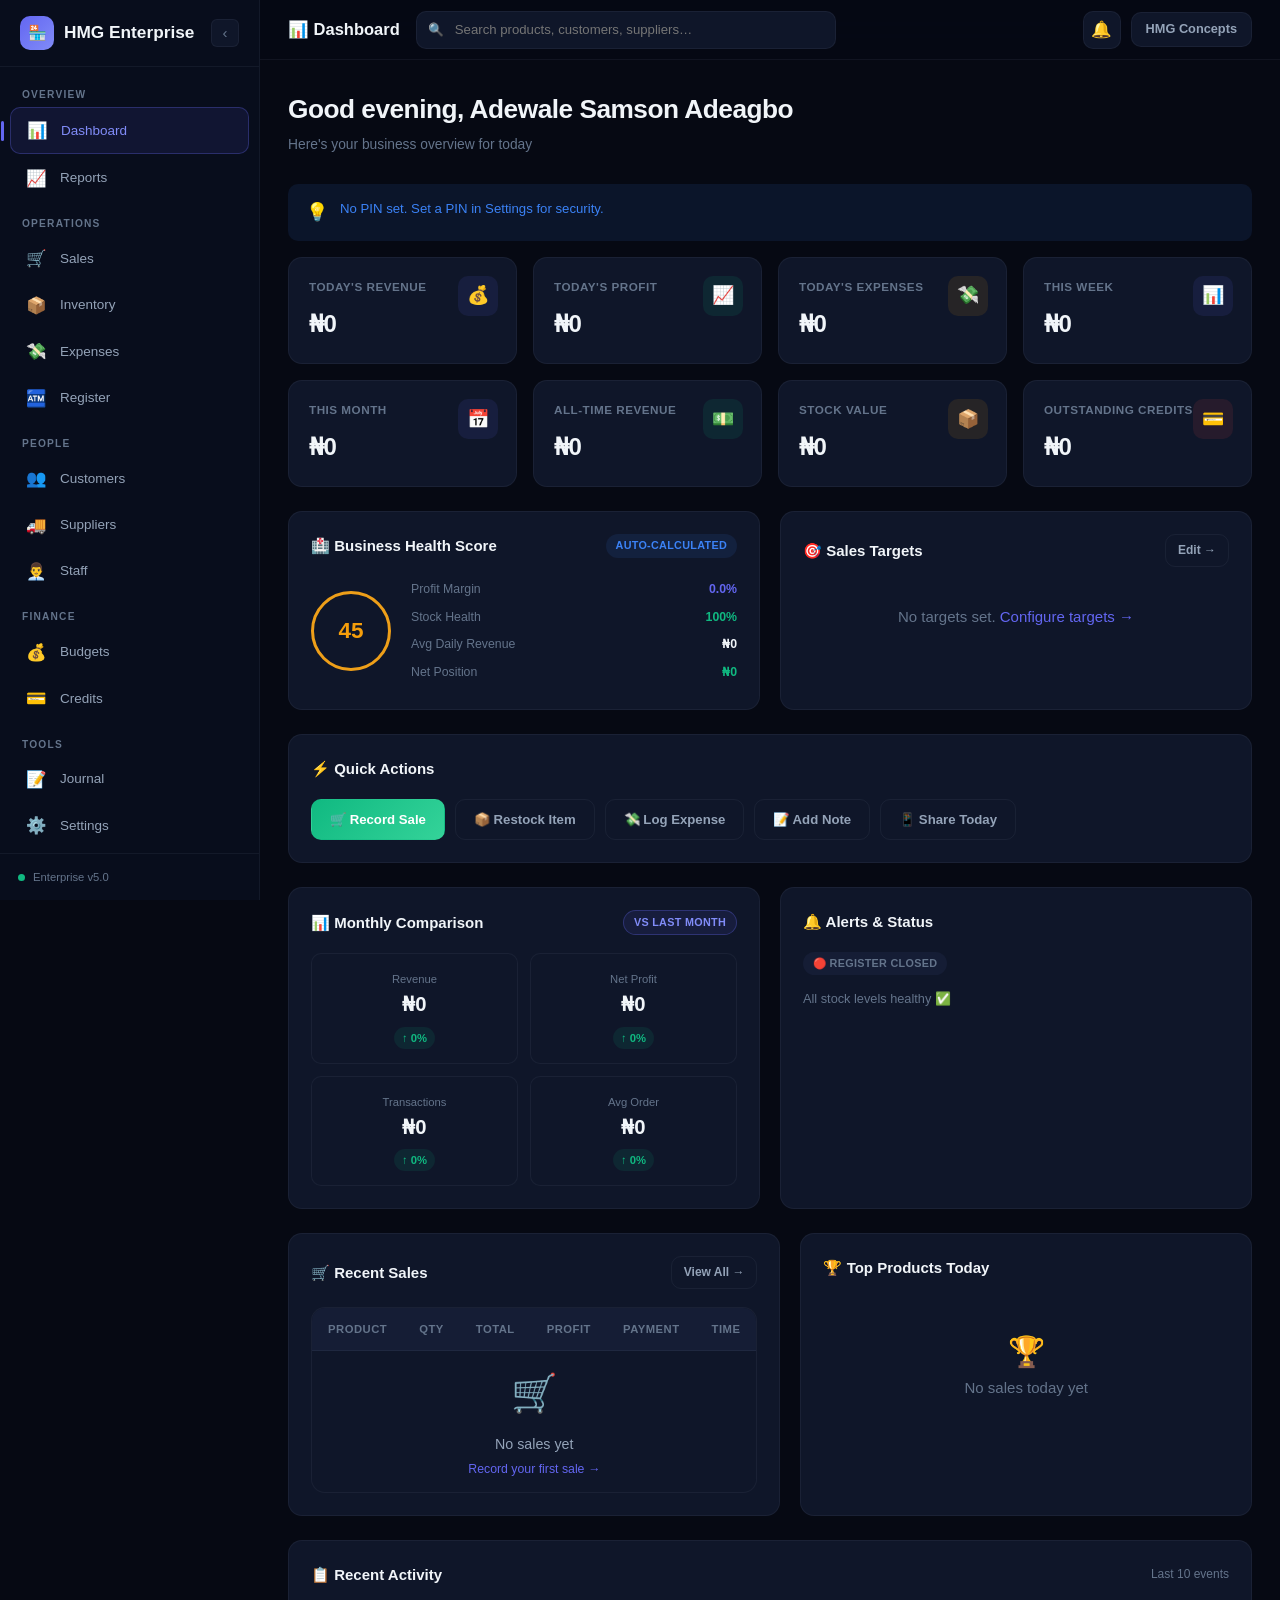
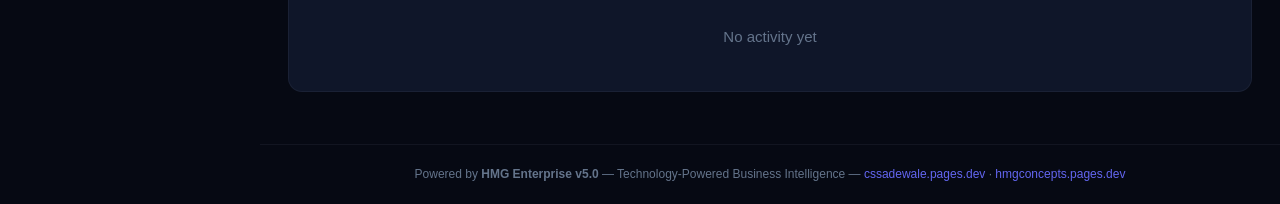
==== commit 91a2d30a: "Add files via upload" ====
--- a/index.html
+++ b/index.html
@@ -94,7 +94,6 @@
           <div class="kpi-icon primary">💰</div>
           <div class="kpi-label">Today's Revenue</div>
           <div class="kpi-value" id="kpiTodayRev">—</div>
-          <div id="kpiTodayRevChange"></div>
         </div>
         <div class="kpi-card">
           <div class="kpi-icon success">📈</div>
@@ -133,7 +132,7 @@
         </div>
       </div>
 
-      <!-- Health Score + Sales Targets + Register Status -->
+      <!-- Health Score + Sales Targets -->
       <div class="section-grid mb-6">
         <!-- Health Score -->
         <div class="card">
@@ -169,7 +168,7 @@
         </div>
       </div>
 
-      <!-- Monthly Comparison -->
+      <!-- Monthly Comparison + Alerts -->
       <div class="section-grid mb-6">
         <!-- Monthly Comparison -->
         <div class="card" id="monthlyComparison">
@@ -262,8 +261,9 @@
     let mcHTML='<div style="display:grid;grid-template-columns:1fr 1fr;gap:12px">';
     function mcCard(label,cur,prev,pctKey){
       const ch=mc.changes[pctKey];const up=parseFloat(ch)>=0;
+      // Use prev != null check (not just truthiness) so prev=0 still shows the change
       return'<div class="stat-item"><div class="stat-label">'+label+'</div><div class="stat-value">'+ST.fmt(cur)+'</div>'+
-        (prev?'<div class="kpi-change '+(up?'up':'down')+'">'+(up?'↑':'↓')+' '+Math.abs(ch)+'%</div>':'')+'</div>';
+        (prev!=null?'<div class="kpi-change '+(up?'up':'down')+'">'+(up?'↑':'↓')+' '+Math.abs(parseFloat(ch))+'%</div>':'')+'</div>';
     }
     mcHTML+=mcCard('Revenue',mc.current.revenue,mc.previous.revenue,'revenue');
     mcHTML+=mcCard('Net Profit',mc.current.netProfit,mc.previous.netProfit,'profit');
--- a/css/style.css
+++ b/css/style.css
@@ -1,272 +1,958 @@
-/* ============================================================
-   HMG Enterprise v4.0 — Stylesheet
-   Enterprise Business Manager — cssadewale.pages.dev
-   ============================================================ */
+/* ================================================================
+   HMG ENTERPRISE v5.0 — Professional Design System
+   Complete UI/UX Revamp — Modern Enterprise Dashboard
+   ================================================================ */
+
+/* ── CSS RESET & BASE ────────────────────────────────────────── */
+*, *::before, *::after { margin: 0; padding: 0; box-sizing: border-box; }
+html { scroll-behavior: smooth; font-size: 15px; }
+body {
+  font-family: -apple-system, BlinkMacSystemFont, 'Segoe UI', Roboto, 'Helvetica Neue', Arial, sans-serif;
+  background: var(--bg); color: var(--text); line-height: 1.6;
+  display: flex; min-height: 100vh; overflow-x: hidden;
+  -webkit-font-smoothing: antialiased; -moz-osx-font-smoothing: grayscale;
+}
+a { color: var(--primary); text-decoration: none; transition: color .2s; }
+a:hover { color: var(--primary-light); }
+img { max-width: 100%; display: block; }
+button, input, select, textarea { font: inherit; color: inherit; }
+button { cursor: pointer; border: none; background: none; }
+::-webkit-scrollbar { width: 6px; height: 6px; }
+::-webkit-scrollbar-track { background: transparent; }
+::-webkit-scrollbar-thumb { background: var(--border); border-radius: 3px; }
+::-webkit-scrollbar-thumb:hover { background: var(--muted); }
+::selection { background: var(--primary); color: #fff; }
+
+/* ── THEME VARIABLES ─────────────────────────────────────────── */
 :root {
-  --bg:#0a0d12;--surface:#111620;--surface2:#181f2e;--border:rgba(255,255,255,0.07);
-  --accent:#00e5a0;--accent2:#0077ff;--accent3:#ff6b35;--text:#e8edf5;--muted:#6b7a94;
-  --danger:#ff4757;--warning:#ffd32a;--success:#00e5a0;--info:#38bdf8;--purple:#a855f7;
-  --radius:12px;--radius-sm:8px;--shadow:0 4px 24px rgba(0,0,0,0.4);
-  --hmg-gradient:linear-gradient(135deg,#00e5a0 0%,#0077ff 50%,#a855f7 100%);
-}
-*,*::before,*::after{box-sizing:border-box;margin:0;padding:0}
-html{scroll-behavior:smooth}
-body{background:var(--bg);color:var(--text);font-family:'DM Sans',sans-serif;font-size:15px;line-height:1.5;min-height:100vh}
-body::before{content:'';position:fixed;inset:0;background-image:linear-gradient(rgba(0,229,160,0.025) 1px,transparent 1px),linear-gradient(90deg,rgba(0,229,160,0.025) 1px,transparent 1px);background-size:48px 48px;pointer-events:none;z-index:0}
-body.light-theme::before{background-image:linear-gradient(rgba(0,0,0,0.03) 1px,transparent 1px),linear-gradient(90deg,rgba(0,0,0,0.03) 1px,transparent 1px)}
-
-/* NAVBAR */
-.navbar{position:sticky;top:0;z-index:100;background:rgba(10,13,18,0.95);backdrop-filter:blur(12px);border-bottom:1px solid var(--border);padding:0.6rem 1.2rem;display:flex;align-items:center;gap:0.8rem}
-.navbar-brand{display:flex;align-items:center;gap:0.6rem;text-decoration:none;flex-shrink:0}
-.brand-logo{width:38px;height:38px;background:var(--hmg-gradient);border-radius:9px;display:flex;align-items:center;justify-content:center;font-family:'Syne',sans-serif;font-weight:800;font-size:0.8rem;color:#000;flex-shrink:0}
-.brand-name{font-family:'Syne',sans-serif;font-weight:800;font-size:0.95rem;color:var(--text)}
-.brand-sub{font-size:0.68rem;color:var(--muted)}
-.navbar-links{display:flex;gap:0.1rem;margin-left:auto;align-items:center;flex-wrap:wrap}
-.navbar-links a{color:var(--muted);text-decoration:none;padding:0.35rem 0.6rem;border-radius:var(--radius-sm);font-size:0.78rem;transition:all 0.2s;white-space:nowrap}
-.navbar-links a:hover{color:var(--text);background:rgba(255,255,255,0.05)}
-.navbar-links a.active{color:var(--accent);background:rgba(0,229,160,0.08)}
-.hamburger{display:none;background:transparent;border:1px solid var(--border);color:var(--text);padding:0.4rem 0.6rem;border-radius:6px;cursor:pointer;font-size:1rem;margin-left:auto}
-.mobile-menu{display:none;flex-direction:column;background:var(--surface);border-bottom:1px solid var(--border);padding:0.5rem 1rem;position:relative;z-index:99}
-.mobile-menu a{padding:0.6rem 0.5rem;color:var(--muted);text-decoration:none;font-size:0.85rem;border-bottom:1px solid var(--border)}
-.mobile-menu a:last-child{border-bottom:none}
-.mobile-menu a.active{color:var(--accent)}
-
-/* PAGE */
-.page{position:relative;z-index:1;max-width:1200px;margin:0 auto;padding:1.5rem 1.2rem 3rem}
-.page-header{display:flex;align-items:flex-start;justify-content:space-between;gap:1rem;margin-bottom:1.5rem;flex-wrap:wrap}
-.page-title{font-family:'Syne',sans-serif;font-weight:800;font-size:1.6rem;line-height:1.2}
-.page-sub{color:var(--muted);font-size:0.85rem;margin-top:0.2rem}
-
-/* CARDS */
-.card{background:var(--surface);border:1px solid var(--border);border-radius:var(--radius);padding:1.3rem;margin-bottom:1.2rem}
-.card-header{display:flex;align-items:center;justify-content:space-between;margin-bottom:0.8rem;gap:0.5rem}
-.card-title{font-family:'Syne',sans-serif;font-weight:700;font-size:0.95rem;margin-bottom:0.8rem}
-.card-header .card-title{margin-bottom:0}
-
-/* STATS */
-.stats-grid{display:grid;grid-template-columns:repeat(auto-fit,minmax(160px,1fr));gap:0.8rem;margin-bottom:1.3rem}
-.stat-card{background:var(--surface);border:1px solid var(--border);border-radius:var(--radius);padding:0.9rem 1rem;transition:transform 0.2s}
-.stat-card:hover{transform:translateY(-2px)}
-.stat-label{font-size:0.68rem;color:var(--muted);text-transform:uppercase;letter-spacing:0.08em;font-family:'DM Mono',monospace;margin-bottom:0.25rem}
-.stat-val{font-family:'Syne',sans-serif;font-weight:800;font-size:1.35rem;color:var(--accent);line-height:1.1}
-.stat-sub{font-size:0.72rem;color:var(--muted);margin-top:0.2rem}
-
-/* GRIDS */
-.dashboard-grid,.chart-grid,.two-col-layout{display:grid;grid-template-columns:1fr 1fr;gap:1.1rem}
-.three-col-layout{display:grid;grid-template-columns:1fr 1fr 1fr;gap:1.1rem;align-items:start}
-
-/* TABLES */
-table{width:100%;border-collapse:collapse;font-size:0.85rem}
-th{text-align:left;font-size:0.68rem;color:var(--muted);text-transform:uppercase;letter-spacing:0.08em;padding:0.45rem 0.7rem;border-bottom:1px solid var(--border);font-family:'DM Mono',monospace;white-space:nowrap}
-td{padding:0.6rem 0.7rem;border-bottom:1px solid rgba(255,255,255,0.03);vertical-align:middle}
-tr:last-child td{border-bottom:none}
-tr:hover td{background:rgba(255,255,255,0.02)}
-.empty-cell{text-align:center;color:var(--muted);padding:2rem 1rem !important;font-size:0.85rem}
-.empty-cell a{color:var(--accent)}
-
-/* FORMS */
-.form-group{display:flex;flex-direction:column;gap:0.3rem}
-.form-group label{font-size:0.7rem;color:var(--muted);text-transform:uppercase;letter-spacing:0.07em;font-family:'DM Mono',monospace}
-.form-grid{display:grid;grid-template-columns:repeat(auto-fit,minmax(200px,1fr));gap:0.8rem}
-.form-row{display:grid;grid-template-columns:1fr 1fr;gap:0.8rem;margin-bottom:0.8rem}
-input,select,textarea{background:var(--surface2);border:1px solid var(--border);border-radius:var(--radius-sm);color:var(--text);padding:0.55rem 0.85rem;font-family:'DM Sans',sans-serif;font-size:0.88rem;outline:none;width:100%;transition:border-color 0.2s,box-shadow 0.2s}
-input:focus,select:focus,textarea:focus{border-color:var(--accent);box-shadow:0 0 0 3px rgba(0,229,160,0.1)}
-select option{background:var(--surface2)}
-.field-hint{font-size:0.74rem;color:var(--muted);margin-top:0.15rem}
-
-/* BUTTONS */
-.btn{display:inline-flex;align-items:center;gap:0.35rem;padding:0.55rem 1.1rem;border-radius:var(--radius-sm);font-family:'Syne',sans-serif;font-weight:600;font-size:0.85rem;cursor:pointer;border:none;transition:all 0.2s;text-decoration:none;white-space:nowrap}
-.btn-primary{background:linear-gradient(135deg,var(--accent),#00c47a);color:#000}
-.btn-primary:hover{transform:translateY(-1px);box-shadow:0 4px 16px rgba(0,229,160,0.3)}
-.btn-secondary{background:transparent;border:1px solid var(--border);color:var(--text)}
-.btn-secondary:hover{border-color:var(--accent);color:var(--accent)}
-.btn-danger{background:rgba(255,71,87,0.1);border:1px solid rgba(255,71,87,0.3);color:var(--danger)}
-.btn-danger:hover{background:rgba(255,71,87,0.2)}
-.btn-full{width:100%;justify-content:center;padding:0.7rem;font-size:0.92rem}
-.btn-tiny{padding:0.2rem 0.5rem;border-radius:5px;font-size:0.7rem;cursor:pointer;border:1px solid var(--border);background:transparent;color:var(--muted);transition:all 0.15s;font-family:'DM Sans',sans-serif}
-.btn-tiny:hover{border-color:var(--accent);color:var(--accent)}
-.btn-tiny.btn-green{border-color:rgba(0,229,160,0.3);color:var(--accent)}
-.btn-tiny.btn-green:hover{background:rgba(0,229,160,0.1)}
-.btn-tiny.btn-red{border-color:rgba(255,71,87,0.3);color:var(--danger)}
-.btn-tiny.btn-red:hover{background:rgba(255,71,87,0.1)}
-
-/* BADGES */
-.badge{display:inline-block;padding:0.15rem 0.55rem;border-radius:20px;font-size:0.68rem;font-weight:700;font-family:'DM Mono',monospace;letter-spacing:0.04em;text-transform:uppercase}
-.badge-success{background:rgba(0,229,160,0.12);color:var(--success)}
-.badge-danger{background:rgba(255,71,87,0.12);color:var(--danger)}
-.badge-warn{background:rgba(255,211,42,0.12);color:var(--warning)}
-.badge-info{background:rgba(56,189,248,0.12);color:var(--info)}
-.badge-accent{background:rgba(0,229,160,0.08);color:var(--accent)}
-.badge-purple{background:rgba(168,85,247,0.12);color:var(--purple)}
-
-/* ALERTS */
-.alert{padding:0.8rem 1rem;border-radius:var(--radius-sm);font-size:0.85rem;margin-bottom:0.8rem;line-height:1.5}
-.alert-danger{background:rgba(255,71,87,0.08);border:1px solid rgba(255,71,87,0.25)}
-.alert-warning{background:rgba(255,211,42,0.08);border:1px solid rgba(255,211,42,0.25)}
-.alert-success{background:rgba(0,229,160,0.08);border:1px solid rgba(0,229,160,0.25)}
-.alert-info{background:rgba(56,189,248,0.08);border:1px solid rgba(56,189,248,0.25)}
-
-/* QUICK ACTIONS */
-.quick-actions{display:flex;gap:0.6rem;margin-bottom:1.3rem;flex-wrap:wrap}
-.qa-btn{padding:0.5rem 1rem;border-radius:var(--radius-sm);font-family:'Syne',sans-serif;font-weight:600;font-size:0.85rem;text-decoration:none;transition:all 0.2s;display:inline-flex;align-items:center;gap:0.35rem}
-.qa-primary{background:linear-gradient(135deg,var(--accent),#00c47a);color:#000}
-.qa-primary:hover{transform:translateY(-1px);box-shadow:0 4px 16px rgba(0,229,160,0.3)}
-.qa-secondary{background:transparent;border:1px solid var(--border);color:var(--text)}
-.qa-secondary:hover{border-color:var(--accent);color:var(--accent)}
-
-/* TOP ITEMS / STOCK ALERTS */
-.top-item{display:flex;justify-content:space-between;align-items:center;padding:0.6rem 0;border-bottom:1px solid var(--border)}
-.top-item:last-child{border-bottom:none}
-.rank-badge{display:inline-block;background:rgba(0,119,255,0.15);color:var(--accent2);border-radius:5px;padding:0.1rem 0.4rem;font-family:'DM Mono',monospace;font-size:0.7rem;margin-right:0.3rem}
-.stock-alert-row{display:flex;justify-content:space-between;align-items:center;padding:0.55rem 0;border-bottom:1px solid var(--border)}
-.stock-alert-row:last-child{border-bottom:none}
-
-/* TOTAL BOX */
-.total-box{background:rgba(0,229,160,0.05);border:1px solid rgba(0,229,160,0.2);border-radius:var(--radius-sm);padding:0.9rem 1rem;margin:0.8rem 0}
-.total-label{font-size:0.68rem;color:var(--muted);text-transform:uppercase;letter-spacing:0.1em;font-family:'DM Mono',monospace}
-.total-val{font-family:'Syne',sans-serif;font-size:1.8rem;font-weight:800;color:var(--accent);line-height:1.1}
-
-/* QUICK PRODUCTS */
-.quick-products-grid{display:grid;grid-template-columns:repeat(auto-fill,minmax(110px,1fr));gap:0.5rem}
-.quick-prod-btn{background:var(--surface2);border:1px solid var(--border);border-radius:var(--radius-sm);padding:0.6rem 0.4rem;text-align:center;cursor:pointer;transition:all 0.2s;color:var(--text)}
-.quick-prod-btn:hover{border-color:var(--accent);background:rgba(0,229,160,0.06)}
-
-/* PAY BREAKDOWN */
-.pay-breakdown{display:flex;flex-direction:column;gap:0.4rem}
-.pay-row{display:flex;justify-content:space-between;align-items:center;padding:0.45rem 0.7rem;background:var(--surface2);border-radius:6px;font-size:0.85rem}
-
-/* RECEIPT */
-.receipt{background:var(--surface2);border-radius:var(--radius-sm);padding:1.1rem;font-size:0.85rem}
-.receipt-row{display:flex;justify-content:space-between;padding:0.35rem 0;border-bottom:1px dashed rgba(255,255,255,0.06)}
-.receipt-total{font-family:'Syne',sans-serif;font-weight:800;font-size:1rem;color:var(--accent);border-bottom:none !important;margin-top:0.4rem;padding-top:0.4rem;border-top:1px solid var(--border)}
-
-/* FILTER ROW */
-.filter-row{display:flex;gap:0.6rem;flex-wrap:wrap;align-items:center}
-.filter-row input,.filter-row select{width:auto;min-width:130px}
-
-/* MODAL */
-.modal-overlay{position:fixed;inset:0;background:rgba(0,0,0,0.75);z-index:200;display:flex;align-items:center;justify-content:center;padding:1rem}
-.modal{background:var(--surface);border:1px solid var(--border);border-radius:var(--radius);padding:1.5rem;width:100%;max-width:520px;max-height:90vh;overflow-y:auto;box-shadow:var(--shadow);animation:modalIn 0.25s ease}
-@keyframes modalIn{from{opacity:0;transform:scale(0.95) translateY(10px)}to{opacity:1;transform:scale(1) translateY(0)}}
-.modal-header{display:flex;justify-content:space-between;align-items:center;margin-bottom:1rem}
-.modal-header h3{font-family:'Syne',sans-serif;font-weight:700;font-size:1rem}
-.modal-close{background:transparent;border:none;color:var(--muted);font-size:1.1rem;cursor:pointer;padding:0.2rem 0.4rem;border-radius:4px;transition:color 0.15s}
-.modal-close:hover{color:var(--danger)}
-
-/* TOAST */
-.toast{position:fixed;bottom:1.5rem;right:1.5rem;background:var(--surface);border:1px solid var(--accent);border-radius:var(--radius-sm);padding:0.8rem 1.2rem;font-size:0.85rem;z-index:1000;transform:translateY(80px);opacity:0;transition:all 0.3s cubic-bezier(0.34,1.56,0.64,1);box-shadow:0 8px 30px rgba(0,0,0,0.5);max-width:320px}
-.toast.show{transform:translateY(0);opacity:1}
-
-/* STOCK COLORS */
-.low-stock{color:var(--danger) !important;font-weight:700}
-.medium-stock{color:var(--warning) !important;font-weight:600}
-
-/* PROGRESS BARS */
-.progress-bar-container{background:var(--surface2);border-radius:8px;height:10px;overflow:hidden}
-.progress-bar-fill{height:100%;border-radius:8px;transition:width 0.6s ease;min-width:2px}
-.progress-bar-fill.green{background:linear-gradient(90deg,#00c47a,#00e5a0)}
-.progress-bar-fill.blue{background:linear-gradient(90deg,#0055cc,#0077ff)}
-.progress-bar-fill.purple{background:linear-gradient(90deg,#7c3aed,#a855f7)}
-.progress-bar-fill.red{background:linear-gradient(90deg,#dc2626,#f87171)}
-.target-row{margin-bottom:0.8rem}
-.target-header{display:flex;justify-content:space-between;align-items:center;margin-bottom:0.3rem}
-.target-label{font-size:0.75rem;color:var(--muted);font-family:'DM Mono',monospace;text-transform:uppercase;letter-spacing:0.06em}
-.target-value{font-size:0.78rem;font-weight:700;font-family:'DM Mono',monospace}
-
-/* ACTIVITY FEED */
-.activity-feed{display:flex;flex-direction:column;gap:0}
-.activity-item{display:flex;gap:0.6rem;padding:0.5rem 0;border-bottom:1px solid var(--border);font-size:0.82rem;align-items:flex-start}
-.activity-item:last-child{border-bottom:none}
-.activity-icon{width:26px;height:26px;border-radius:7px;display:flex;align-items:center;justify-content:center;font-size:0.7rem;flex-shrink:0}
-.activity-icon.sale{background:rgba(0,229,160,0.12)}.activity-icon.restock{background:rgba(0,119,255,0.12)}
-.activity-icon.expense{background:rgba(255,71,87,0.12)}.activity-icon.register{background:rgba(255,211,42,0.12)}
-.activity-icon.product{background:rgba(168,85,247,0.12)}.activity-icon.setting{background:rgba(56,189,248,0.12)}
-.activity-icon.supplier{background:rgba(251,146,60,0.12)}.activity-icon.staff{background:rgba(251,146,60,0.15)}
-.activity-icon.budget{background:rgba(132,204,22,0.12)}.activity-icon.credit{background:rgba(244,114,182,0.12)}
-.activity-text{flex:1;line-height:1.4}.activity-time{font-size:0.68rem;color:var(--muted);font-family:'DM Mono',monospace;white-space:nowrap}
-
-/* CUSTOMER/SUPPLIER CARD */
-.customer-card,.supplier-card{background:var(--surface2);border:1px solid var(--border);border-radius:var(--radius-sm);padding:0.9rem;margin-bottom:0.6rem;display:flex;justify-content:space-between;align-items:center;gap:0.8rem;transition:border-color 0.2s;cursor:pointer}
-.customer-card:hover,.supplier-card:hover{border-color:var(--accent)}
-.customer-avatar{width:36px;height:36px;border-radius:50%;background:var(--hmg-gradient);display:flex;align-items:center;justify-content:center;font-weight:800;font-size:0.85rem;color:#000;flex-shrink:0}
-.customer-info,.supplier-info{flex:1;min-width:0}
-.customer-name,.supplier-name{font-weight:700;font-size:0.92rem}
-.customer-meta,.supplier-meta{font-size:0.72rem;color:var(--muted);margin-top:0.1rem}
-.customer-stats,.supplier-stats{text-align:right;flex-shrink:0}
-
-/* THEME PICKER */
-.theme-grid{display:grid;grid-template-columns:repeat(auto-fit,minmax(120px,1fr));gap:0.6rem}
-.theme-option{border:2px solid var(--border);border-radius:var(--radius-sm);padding:0.75rem;cursor:pointer;text-align:center;transition:all 0.2s}
-.theme-option:hover{border-color:var(--accent)}.theme-option.active{border-color:var(--accent);background:rgba(0,229,160,0.05)}
-.theme-swatch{width:100%;height:28px;border-radius:5px;margin-bottom:0.3rem}
-.theme-option-label{font-size:0.75rem;font-weight:600}
-
-/* CALCULATOR */
-.calc-widget{background:var(--surface2);border:1px solid var(--border);border-radius:var(--radius-sm);padding:0.6rem;max-width:200px}
-.calc-display{background:var(--bg);border-radius:5px;padding:0.4rem 0.6rem;text-align:right;font-family:'DM Mono',monospace;font-size:1.1rem;font-weight:700;margin-bottom:0.4rem;min-height:2rem;color:var(--accent);border:1px solid var(--border)}
-.calc-buttons{display:grid;grid-template-columns:repeat(4,1fr);gap:3px}
-.calc-btn{background:var(--surface);border:1px solid var(--border);border-radius:4px;padding:0.35rem;color:var(--text);font-size:0.78rem;cursor:pointer;transition:background 0.15s;font-family:'DM Mono',monospace}
-.calc-btn:hover{background:rgba(255,255,255,0.05)}.calc-btn.op{color:var(--accent);font-weight:700}
-.calc-btn.eq{background:var(--accent);color:#000;font-weight:700}.calc-btn.eq:hover{opacity:0.85}
-
-/* REGISTER STATUS */
-.register-status{display:flex;align-items:center;gap:0.4rem;padding:0.4rem 0.8rem;border-radius:18px;font-size:0.78rem;font-weight:600}
-.register-status.open{background:rgba(0,229,160,0.12);color:var(--success)}
-.register-status.closed{background:rgba(255,71,87,0.12);color:var(--danger)}
-.status-dot{width:7px;height:7px;border-radius:50%;display:inline-block}
-.status-dot.open{background:var(--success);animation:pulse 2s infinite}
-.status-dot.closed{background:var(--danger)}
-@keyframes pulse{0%,100%{opacity:1}50%{opacity:0.4}}
-
-/* SHARE */
-.share-btn{display:inline-flex;align-items:center;gap:0.35rem;padding:0.45rem 0.9rem;border-radius:var(--radius-sm);font-size:0.82rem;font-weight:600;cursor:pointer;border:none;transition:all 0.2s;text-decoration:none;color:#fff}
-.share-btn.whatsapp{background:#25D366}.share-btn.whatsapp:hover{background:#1da851}
-
-/* HEALTH SCORE */
-.health-score-ring{width:90px;height:90px;border-radius:50%;position:relative;display:flex;align-items:center;justify-content:center;margin:0 auto}
-.health-score-val{font-family:'Syne',sans-serif;font-weight:800;font-size:1.6rem}
-.health-score-label{font-size:0.68rem;color:var(--muted);text-align:center;margin-top:0.2rem;font-family:'DM Mono',monospace;text-transform:uppercase}
-
-/* NOTE / JOURNAL CARDS */
-.note-card{background:var(--surface2);border:1px solid var(--border);border-radius:var(--radius-sm);padding:0.9rem;margin-bottom:0.6rem;transition:border-color 0.2s}
-.note-card:hover{border-color:var(--accent)}
-.note-card-header{display:flex;justify-content:space-between;align-items:center;margin-bottom:0.4rem;gap:0.5rem}
-.note-card-title{font-weight:700;font-size:0.92rem}
-.note-card-body{font-size:0.82rem;color:var(--muted);line-height:1.5}
-.note-card-meta{font-size:0.68rem;color:var(--muted);margin-top:0.4rem;font-family:'DM Mono',monospace}
-.note-priority{padding:0.12rem 0.45rem;border-radius:4px;font-size:0.66rem;font-weight:700;text-transform:uppercase}
-.note-priority.high{background:rgba(255,71,87,0.15);color:var(--danger)}
-.note-priority.medium{background:rgba(255,211,42,0.15);color:var(--warning)}
-.note-priority.low{background:rgba(0,229,160,0.15);color:var(--accent)}
-
-/* NOTIFICATION BELL */
-.notif-badge{position:relative;display:inline-flex;align-items:center;justify-content:center}
-.notif-count{position:absolute;top:-4px;right:-4px;background:var(--danger);color:#fff;font-size:0.6rem;font-weight:700;width:16px;height:16px;border-radius:50%;display:flex;align-items:center;justify-content:center}
-
-/* CREDIT ROW */
-.credit-row{background:var(--surface2);border:1px solid var(--border);border-radius:var(--radius-sm);padding:0.9rem;margin-bottom:0.6rem;display:flex;justify-content:space-between;align-items:center;gap:0.8rem;transition:border-color 0.2s}
-.credit-row:hover{border-color:var(--purple)}
-
-/* FOOTER */
-.brand-footer{text-align:center;padding:1.5rem 1rem;margin-top:0.5rem;border-top:1px solid var(--border);font-size:0.8rem;color:var(--muted)}
-.brand-footer a{color:var(--accent);text-decoration:none}
-.brand-footer a:hover{text-decoration:underline}
-.brand-footer .powered-by{font-family:'DM Mono',monospace;font-size:0.68rem;margin-top:0.4rem;letter-spacing:0.05em;text-transform:uppercase}
-
-/* PRINT */
-@media print{.navbar,.mobile-menu,.btn,.toast,.hamburger,.no-print,.quick-actions,.brand-footer{display:none !important}body{background:#fff;color:#000}body::before{display:none}.card{border:1px solid #ddd;background:#fff}.receipt{background:#fff;color:#000}.receipt-row{border-bottom-color:#ccc}.page{padding:0;max-width:100%}}
-
-/* SCROLLBAR */
-::-webkit-scrollbar{width:5px;height:5px}::-webkit-scrollbar-track{background:var(--bg)}::-webkit-scrollbar-thumb{background:var(--border);border-radius:3px}::-webkit-scrollbar-thumb:hover{background:var(--muted)}
-
-/* RESPONSIVE */
-@media(max-width:900px){.dashboard-grid,.chart-grid,.two-col-layout,.three-col-layout{grid-template-columns:1fr}}
-@media(max-width:700px){
-  .navbar-links{display:none}.hamburger{display:block}
-  .page{padding:0.8rem}.page-header{flex-direction:column;align-items:flex-start}
-  .stats-grid{grid-template-columns:1fr 1fr}.form-row,.form-grid{grid-template-columns:1fr}
-  .filter-row{flex-direction:column;align-items:stretch}.filter-row input,.filter-row select{width:100%}
-  table{font-size:0.76rem}th,td{padding:0.4rem 0.35rem}.stat-val{font-size:1.1rem}.page-title{font-size:1.2rem}
-  .hide-mobile{display:none}.calc-widget{max-width:100%}
-}
-@media(max-width:420px){.stats-grid{grid-template-columns:1fr}.quick-products-grid{grid-template-columns:repeat(2,1fr)}.theme-grid{grid-template-columns:repeat(2,1fr)}}
+  /* Dark Professional (default) */
+  --bg: #060913;
+  --bg-subtle: #0a0f1e;
+  --surface: #0f1629;
+  --surface-2: #151d35;
+  --surface-3: #1b2542;
+  --surface-hover: #182040;
+  --border: rgba(148, 163, 184, 0.08);
+  --border-strong: rgba(148, 163, 184, 0.15);
+
+  --primary: #6366f1;
+  --primary-light: #818cf8;
+  --primary-dark: #4f46e5;
+  --primary-bg: rgba(99, 102, 241, 0.1);
+  --primary-border: rgba(99, 102, 241, 0.3);
+
+  --success: #10b981;
+  --success-light: #34d399;
+  --success-bg: rgba(16, 185, 129, 0.1);
+  --success-border: rgba(16, 185, 129, 0.3);
+
+  --warning: #f59e0b;
+  --warning-light: #fbbf24;
+  --warning-bg: rgba(245, 158, 11, 0.1);
+  --warning-border: rgba(245, 158, 11, 0.3);
+
+  --danger: #ef4444;
+  --danger-light: #f87171;
+  --danger-bg: rgba(239, 68, 68, 0.1);
+  --danger-border: rgba(239, 68, 68, 0.3);
+
+  --info: #3b82f6;
+  --info-light: #60a5fa;
+  --info-bg: rgba(59, 130, 246, 0.1);
+
+  --text: #f1f5f9;
+  --text-secondary: #94a3b8;
+  --text-muted: #64748b;
+  --text-inverse: #0f172a;
+
+  --sidebar-bg: #080d1c;
+  --sidebar-width: 260px;
+  --sidebar-collapsed: 72px;
+  --topbar-height: 60px;
+
+  --radius-sm: 6px;
+  --radius: 10px;
+  --radius-lg: 14px;
+  --radius-xl: 20px;
+
+  --shadow-sm: 0 1px 2px rgba(0,0,0,0.3);
+  --shadow: 0 4px 12px rgba(0,0,0,0.25);
+  --shadow-lg: 0 8px 30px rgba(0,0,0,0.35);
+  --shadow-glow: 0 0 20px rgba(99,102,241,0.15);
+
+  --transition: .25s cubic-bezier(.4,0,.2,1);
+  --transition-fast: .15s ease;
+  --transition-slow: .4s cubic-bezier(.4,0,.2,1);
+}
+
+/* Light Theme */
+body.light-theme {
+  --bg: #f1f5f9;
+  --bg-subtle: #e8edf4;
+  --surface: #ffffff;
+  --surface-2: #f8fafc;
+  --surface-3: #f1f5f9;
+  --surface-hover: #f1f5f9;
+  --border: rgba(15, 23, 42, 0.08);
+  --border-strong: rgba(15, 23, 42, 0.15);
+  --sidebar-bg: #ffffff;
+  --text: #0f172a;
+  --text-secondary: #475569;
+  --text-muted: #94a3b8;
+  --primary-bg: rgba(79, 70, 229, 0.08);
+  --success-bg: rgba(16, 185, 129, 0.08);
+  --warning-bg: rgba(245, 158, 11, 0.08);
+  --danger-bg: rgba(239, 68, 68, 0.08);
+  --shadow-sm: 0 1px 2px rgba(0,0,0,0.05);
+  --shadow: 0 4px 12px rgba(0,0,0,0.08);
+  --shadow-lg: 0 8px 30px rgba(0,0,0,0.12);
+  --shadow-glow: 0 0 20px rgba(79,70,229,0.08);
+}
+
+/* Theme Variations (applied via body class) */
+body.theme-blue { --primary: #3b82f6; --primary-light: #60a5fa; --primary-dark: #2563eb; --primary-bg: rgba(59,130,246,0.1); --primary-border: rgba(59,130,246,0.3); --shadow-glow: 0 0 20px rgba(59,130,246,0.15); }
+body.theme-emerald { --primary: #10b981; --primary-light: #34d399; --primary-dark: #059669; --primary-bg: rgba(16,185,129,0.1); --primary-border: rgba(16,185,129,0.3); --shadow-glow: 0 0 20px rgba(16,185,129,0.15); }
+body.theme-purple { --primary: #8b5cf6; --primary-light: #a78bfa; --primary-dark: #7c3aed; --primary-bg: rgba(139,92,246,0.1); --primary-border: rgba(139,92,246,0.3); --shadow-glow: 0 0 20px rgba(139,92,246,0.15); }
+body.theme-rose { --primary: #f43f5e; --primary-light: #fb7185; --primary-dark: #e11d48; --primary-bg: rgba(244,63,94,0.1); --primary-border: rgba(244,63,94,0.3); --shadow-glow: 0 0 20px rgba(244,63,94,0.15); }
+body.theme-amber { --primary: #f59e0b; --primary-light: #fbbf24; --primary-dark: #d97706; --primary-bg: rgba(245,158,11,0.1); --primary-border: rgba(245,158,11,0.3); --shadow-glow: 0 0 20px rgba(245,158,11,0.15); }
+
+/* ── LAYOUT ──────────────────────────────────────────────────── */
+
+/* Sidebar */
+.sidebar {
+  position: fixed; left: 0; top: 0; bottom: 0;
+  width: var(--sidebar-width);
+  background: var(--sidebar-bg);
+  border-right: 1px solid var(--border);
+  display: flex; flex-direction: column;
+  z-index: 1000;
+  transition: width var(--transition), transform var(--transition);
+  overflow: hidden;
+}
+.sidebar.collapsed { width: var(--sidebar-collapsed); }
+.sidebar-header {
+  display: flex; align-items: center; justify-content: space-between;
+  padding: 16px 20px; border-bottom: 1px solid var(--border);
+  min-height: 60px;
+}
+.sidebar-logo {
+  display: flex; align-items: center; gap: 10px;
+  font-weight: 800; font-size: 1.15rem; color: var(--text);
+  white-space: nowrap; overflow: hidden;
+}
+.sidebar-logo .logo-icon {
+  width: 34px; height: 34px; border-radius: var(--radius);
+  background: linear-gradient(135deg, var(--primary), var(--primary-light));
+  display: flex; align-items: center; justify-content: center;
+  font-size: 1rem; flex-shrink: 0;
+}
+.sidebar.collapsed .sidebar-logo span,
+.sidebar.collapsed .nav-text,
+.sidebar.collapsed .nav-group-title,
+.sidebar.collapsed .sidebar-footer-info { display: none; }
+.sidebar.collapsed .sidebar-logo { justify-content: center; }
+.sidebar-collapse-btn {
+  width: 28px; height: 28px; border-radius: var(--radius-sm);
+  background: var(--surface); border: 1px solid var(--border);
+  color: var(--text-muted); display: flex; align-items: center; justify-content: center;
+  transition: var(--transition-fast); flex-shrink: 0; font-size: 1rem;
+}
+.sidebar-collapse-btn:hover { background: var(--surface-2); color: var(--text); }
+.sidebar.collapsed .sidebar-collapse-btn { transform: rotate(180deg); }
+
+/* Sidebar Navigation */
+.sidebar-nav {
+  flex: 1; overflow-y: auto; padding: 12px 10px;
+  scrollbar-width: thin; scrollbar-color: var(--border) transparent;
+}
+.nav-group { margin-bottom: 8px; }
+.nav-group-title {
+  padding: 8px 12px 4px; font-size: 0.68rem; font-weight: 700;
+  text-transform: uppercase; letter-spacing: 1.2px;
+  color: var(--text-muted); white-space: nowrap;
+}
+.nav-item {
+  display: flex; align-items: center; gap: 12px;
+  padding: 9px 14px; border-radius: var(--radius);
+  color: var(--text-secondary); font-size: 0.9rem; font-weight: 500;
+  transition: var(--transition-fast); white-space: nowrap;
+  position: relative; margin-bottom: 2px;
+}
+.nav-item:hover { background: var(--surface); color: var(--text); }
+.nav-item.active {
+  background: var(--primary-bg); color: var(--primary-light);
+  border: 1px solid var(--primary-border);
+}
+.nav-item.active::before {
+  content: ''; position: absolute; left: -10px; top: 50%; transform: translateY(-50%);
+  width: 3px; height: 20px; border-radius: 2px;
+  background: var(--primary);
+}
+.nav-icon { font-size: 1.1rem; width: 24px; text-align: center; flex-shrink: 0; }
+.sidebar.collapsed .nav-item { justify-content: center; padding: 10px; }
+.sidebar.collapsed .nav-item.active::before { display: none; }
+
+.sidebar-footer {
+  padding: 14px 18px; border-top: 1px solid var(--border);
+  font-size: 0.75rem; color: var(--text-muted);
+  display: flex; align-items: center; gap: 8px;
+}
+.sidebar-footer .footer-dot {
+  width: 7px; height: 7px; border-radius: 50%;
+  background: var(--success); flex-shrink: 0;
+}
+
+/* Sidebar Overlay (mobile) */
+.sidebar-overlay {
+  display: none; position: fixed; inset: 0;
+  background: rgba(0,0,0,0.6); z-index: 999;
+  backdrop-filter: blur(4px);
+}
+
+/* Main Content */
+.main-content {
+  flex: 1; margin-left: var(--sidebar-width);
+  min-height: 100vh; display: flex; flex-direction: column;
+  transition: margin-left var(--transition);
+}
+.sidebar.collapsed ~ .main-content { margin-left: var(--sidebar-collapsed); }
+
+/* Top Bar */
+.topbar {
+  position: sticky; top: 0; z-index: 100;
+  height: var(--topbar-height);
+  display: flex; align-items: center; gap: 16px;
+  padding: 0 28px;
+  background: rgba(6, 9, 19, 0.85);
+  backdrop-filter: blur(16px) saturate(180%);
+  border-bottom: 1px solid var(--border);
+}
+body.light-theme .topbar { background: rgba(255,255,255,0.85); }
+
+.topbar-hamburger {
+  display: none; width: 38px; height: 38px;
+  border-radius: var(--radius); background: var(--surface);
+  border: 1px solid var(--border);
+  align-items: center; justify-content: center;
+  font-size: 1.2rem; color: var(--text);
+}
+.topbar-title {
+  font-size: 1.1rem; font-weight: 700; color: var(--text);
+}
+.topbar-search {
+  flex: 1; max-width: 420px; position: relative;
+}
+.topbar-search input {
+  width: 100%; height: 38px; padding: 0 14px 0 38px;
+  border-radius: var(--radius); border: 1px solid var(--border);
+  background: var(--surface); color: var(--text);
+  font-size: 0.88rem; transition: var(--transition-fast);
+  outline: none;
+}
+.topbar-search input:focus {
+  border-color: var(--primary); box-shadow: 0 0 0 3px var(--primary-bg);
+}
+.topbar-search::before {
+  content: '🔍'; position: absolute; left: 12px; top: 50%;
+  transform: translateY(-50%); font-size: 0.85rem; pointer-events: none;
+}
+.topbar-actions {
+  display: flex; align-items: center; gap: 10px; margin-left: auto;
+}
+.topbar-btn {
+  width: 38px; height: 38px; border-radius: var(--radius);
+  background: var(--surface); border: 1px solid var(--border);
+  display: flex; align-items: center; justify-content: center;
+  font-size: 1.1rem; color: var(--text-secondary);
+  position: relative; transition: var(--transition-fast);
+}
+.topbar-btn:hover { background: var(--surface-2); color: var(--text); }
+.notif-badge {
+  position: absolute; top: -4px; right: -4px;
+  min-width: 18px; height: 18px; border-radius: 9px;
+  background: var(--danger); color: #fff;
+  font-size: 0.65rem; font-weight: 700;
+  display: flex; align-items: center; justify-content: center;
+  padding: 0 4px; animation: pulse-badge 2s infinite;
+}
+@keyframes pulse-badge { 0%,100%{transform:scale(1)} 50%{transform:scale(1.15)} }
+.topbar-biz-name {
+  font-size: 0.85rem; font-weight: 600; color: var(--text-secondary);
+  padding: 6px 14px; border-radius: var(--radius);
+  background: var(--surface); border: 1px solid var(--border);
+}
+
+/* Page Content */
+.page-content {
+  flex: 1; padding: 28px;
+}
+
+/* Page Header */
+.page-header {
+  margin-bottom: 28px;
+}
+.page-header h1 {
+  font-size: 1.75rem; font-weight: 800; color: var(--text);
+  letter-spacing: -0.5px; margin-bottom: 4px;
+}
+.page-header .page-subtitle {
+  font-size: 0.92rem; color: var(--text-muted); font-weight: 400;
+}
+.page-header-row {
+  display: flex; align-items: center; justify-content: space-between;
+  flex-wrap: wrap; gap: 16px;
+}
+.page-header-actions {
+  display: flex; gap: 10px; flex-wrap: wrap;
+}
+
+/* Footer */
+.page-footer {
+  padding: 20px 28px; border-top: 1px solid var(--border);
+  text-align: center; font-size: 0.8rem; color: var(--text-muted);
+}
+.page-footer a { color: var(--primary); font-weight: 500; }
+
+/* ── COMPONENTS ──────────────────────────────────────────────── */
+
+/* Cards */
+.card {
+  background: var(--surface);
+  border: 1px solid var(--border);
+  border-radius: var(--radius-lg);
+  padding: 22px;
+  transition: var(--transition);
+}
+.card:hover { border-color: var(--border-strong); }
+.card-header {
+  display: flex; align-items: center; justify-content: space-between;
+  margin-bottom: 18px; gap: 12px;
+}
+.card-title {
+  font-size: 1rem; font-weight: 700; color: var(--text);
+}
+.card-subtitle {
+  font-size: 0.82rem; color: var(--text-muted);
+}
+
+/* KPI Cards */
+.kpi-grid {
+  display: grid; grid-template-columns: repeat(auto-fill, minmax(220px, 1fr));
+  gap: 16px; margin-bottom: 24px;
+}
+.kpi-card {
+  background: var(--surface); border: 1px solid var(--border);
+  border-radius: var(--radius-lg); padding: 20px;
+  transition: var(--transition); position: relative; overflow: hidden;
+}
+.kpi-card::after {
+  content: ''; position: absolute; top: 0; left: 0; right: 0;
+  height: 3px; background: linear-gradient(90deg, var(--primary), var(--primary-light));
+  opacity: 0; transition: var(--transition);
+}
+.kpi-card:hover { transform: translateY(-2px); box-shadow: var(--shadow); }
+.kpi-card:hover::after { opacity: 1; }
+.kpi-label {
+  font-size: 0.78rem; font-weight: 600; text-transform: uppercase;
+  letter-spacing: 0.5px; color: var(--text-muted); margin-bottom: 8px;
+}
+.kpi-value {
+  font-size: 1.6rem; font-weight: 800; color: var(--text);
+  letter-spacing: -0.5px;
+}
+.kpi-change {
+  font-size: 0.75rem; font-weight: 600; margin-top: 6px;
+  display: inline-flex; align-items: center; gap: 3px;
+  padding: 2px 8px; border-radius: 20px;
+}
+.kpi-change.up { color: var(--success); background: var(--success-bg); }
+.kpi-change.down { color: var(--danger); background: var(--danger-bg); }
+.kpi-icon {
+  position: absolute; top: 18px; right: 18px;
+  width: 40px; height: 40px; border-radius: var(--radius);
+  display: flex; align-items: center; justify-content: center;
+  font-size: 1.2rem;
+}
+.kpi-icon.primary { background: var(--primary-bg); }
+.kpi-icon.success { background: var(--success-bg); }
+.kpi-icon.warning { background: var(--warning-bg); }
+.kpi-icon.danger { background: var(--danger-bg); }
+
+/* Stats Row */
+.stats-row {
+  display: grid; grid-template-columns: repeat(auto-fill, minmax(180px, 1fr));
+  gap: 12px; margin-bottom: 20px;
+}
+.stat-item {
+  background: var(--surface); border: 1px solid var(--border);
+  border-radius: var(--radius); padding: 14px 16px;
+  text-align: center;
+}
+.stat-value { font-size: 1.35rem; font-weight: 800; color: var(--text); }
+.stat-label { font-size: 0.75rem; color: var(--text-muted); margin-top: 2px; }
+
+/* Buttons */
+.btn {
+  display: inline-flex; align-items: center; justify-content: center; gap: 8px;
+  padding: 9px 18px; border-radius: var(--radius);
+  font-size: 0.88rem; font-weight: 600;
+  transition: var(--transition-fast);
+  white-space: nowrap; border: 1px solid transparent;
+}
+.btn-sm { padding: 6px 12px; font-size: 0.8rem; }
+.btn-lg { padding: 12px 24px; font-size: 1rem; }
+.btn-primary {
+  background: linear-gradient(135deg, var(--primary), var(--primary-light));
+  color: #fff; border-color: transparent;
+}
+.btn-primary:hover { opacity: 0.9; transform: translateY(-1px); box-shadow: var(--shadow); }
+.btn-success {
+  background: linear-gradient(135deg, var(--success), var(--success-light));
+  color: #fff;
+}
+.btn-success:hover { opacity: 0.9; }
+.btn-danger {
+  background: linear-gradient(135deg, var(--danger), var(--danger-light));
+  color: #fff;
+}
+.btn-danger:hover { opacity: 0.9; }
+.btn-warning {
+  background: linear-gradient(135deg, var(--warning), var(--warning-light));
+  color: #000;
+}
+.btn-outline {
+  background: transparent; border: 1px solid var(--border);
+  color: var(--text-secondary);
+}
+.btn-outline:hover { background: var(--surface); border-color: var(--border-strong); color: var(--text); }
+.btn-ghost {
+  background: transparent; color: var(--text-secondary);
+}
+.btn-ghost:hover { background: var(--surface); color: var(--text); }
+.btn-icon {
+  width: 36px; height: 36px; padding: 0;
+  border-radius: var(--radius); background: var(--surface);
+  border: 1px solid var(--border);
+}
+.btn-icon:hover { background: var(--surface-2); }
+
+/* Forms */
+.form-group {
+  margin-bottom: 18px;
+}
+.form-label {
+  display: block; font-size: 0.82rem; font-weight: 600;
+  color: var(--text-secondary); margin-bottom: 6px;
+}
+.form-label .required { color: var(--danger); }
+.form-input, .form-select, .form-textarea {
+  width: 100%; padding: 10px 14px;
+  border-radius: var(--radius); border: 1px solid var(--border);
+  background: var(--surface-2); color: var(--text);
+  font-size: 0.9rem; transition: var(--transition-fast);
+  outline: none;
+}
+.form-input:focus, .form-select:focus, .form-textarea:focus {
+  border-color: var(--primary);
+  box-shadow: 0 0 0 3px var(--primary-bg);
+}
+.form-input::placeholder { color: var(--text-muted); }
+.form-textarea { resize: vertical; min-height: 80px; }
+.form-select {
+  appearance: none;
+  background-image: url("data:image/svg+xml,%3Csvg xmlns='http://www.w3.org/2000/svg' width='12' height='12' viewBox='0 0 24 24' fill='none' stroke='%2394a3b8' stroke-width='2'%3E%3Cpath d='M6 9l6 6 6-6'/%3E%3C/svg%3E");
+  background-repeat: no-repeat; background-position: right 12px center;
+  padding-right: 36px;
+}
+.form-hint {
+  font-size: 0.75rem; color: var(--text-muted); margin-top: 4px;
+}
+.form-row {
+  display: grid; grid-template-columns: repeat(auto-fit, minmax(200px, 1fr));
+  gap: 16px;
+}
+.form-section {
+  padding: 24px; margin-bottom: 20px;
+  background: var(--surface); border: 1px solid var(--border);
+  border-radius: var(--radius-lg);
+}
+.form-section-title {
+  font-size: 1rem; font-weight: 700; margin-bottom: 18px;
+  padding-bottom: 12px; border-bottom: 1px solid var(--border);
+  color: var(--text);
+}
+
+/* Inline form */
+.inline-form {
+  display: flex; gap: 10px; align-items: flex-end; flex-wrap: wrap;
+}
+.inline-form .form-group { margin-bottom: 0; flex: 1; min-width: 140px; }
+
+/* Tables */
+.table-wrapper {
+  overflow-x: auto; border-radius: var(--radius-lg);
+  border: 1px solid var(--border); background: var(--surface);
+}
+.data-table {
+  width: 100%; border-collapse: collapse;
+  font-size: 0.88rem;
+}
+.data-table thead { background: var(--surface-2); }
+.data-table th {
+  padding: 12px 16px; text-align: left; font-weight: 700;
+  font-size: 0.75rem; text-transform: uppercase; letter-spacing: 0.5px;
+  color: var(--text-muted); border-bottom: 1px solid var(--border);
+  white-space: nowrap;
+}
+.data-table td {
+  padding: 12px 16px; border-bottom: 1px solid var(--border);
+  color: var(--text-secondary); vertical-align: middle;
+}
+.data-table tbody tr { transition: var(--transition-fast); }
+.data-table tbody tr:hover { background: var(--surface-hover); }
+.data-table tbody tr:last-child td { border-bottom: none; }
+.table-empty {
+  text-align: center; padding: 40px 20px; color: var(--text-muted);
+}
+.table-empty .empty-icon { font-size: 2.5rem; margin-bottom: 10px; }
+.table-empty .empty-text { font-size: 0.95rem; }
+.table-empty .empty-hint { font-size: 0.82rem; margin-top: 4px; }
+.table-actions {
+  display: flex; gap: 6px; align-items: center;
+}
+
+/* Badges */
+.badge {
+  display: inline-flex; align-items: center; gap: 4px;
+  padding: 3px 10px; border-radius: 20px;
+  font-size: 0.72rem; font-weight: 700;
+  text-transform: uppercase; letter-spacing: 0.3px;
+}
+.badge-success { background: var(--success-bg); color: var(--success); border: 1px solid var(--success-border); }
+.badge-warning { background: var(--warning-bg); color: var(--warning); border: 1px solid var(--warning-border); }
+.badge-danger { background: var(--danger-bg); color: var(--danger); border: 1px solid var(--danger-border); }
+.badge-info { background: var(--info-bg); color: var(--info); }
+.badge-primary { background: var(--primary-bg); color: var(--primary-light); border: 1px solid var(--primary-border); }
+.badge-muted { background: var(--surface-2); color: var(--text-muted); }
+
+/* Progress Bars */
+.progress-bar {
+  width: 100%; height: 8px; background: var(--surface-2);
+  border-radius: 4px; overflow: hidden;
+}
+.progress-bar-fill {
+  height: 100%; border-radius: 4px;
+  transition: width var(--transition-slow);
+  background: linear-gradient(90deg, var(--primary), var(--primary-light));
+}
+.progress-bar-fill.success { background: linear-gradient(90deg, var(--success), var(--success-light)); }
+.progress-bar-fill.warning { background: linear-gradient(90deg, var(--warning), var(--warning-light)); }
+.progress-bar-fill.danger { background: linear-gradient(90deg, var(--danger), var(--danger-light)); }
+
+.progress-label {
+  display: flex; justify-content: space-between; align-items: center;
+  font-size: 0.78rem; color: var(--text-muted); margin-bottom: 6px;
+}
+
+/* Modals */
+.modal-overlay {
+  display: none; position: fixed; inset: 0;
+  background: rgba(0,0,0,0.7); z-index: 2000;
+  backdrop-filter: blur(6px);
+  align-items: center; justify-content: center; padding: 20px;
+}
+.modal-overlay.active { display: flex; }
+.modal {
+  background: var(--surface); border: 1px solid var(--border);
+  border-radius: var(--radius-xl); width: 100%; max-width: 520px;
+  max-height: 90vh; overflow-y: auto;
+  animation: modal-in .25s ease;
+}
+.modal-lg { max-width: 720px; }
+@keyframes modal-in {
+  from { opacity: 0; transform: scale(0.95) translateY(10px); }
+  to { opacity: 1; transform: scale(1) translateY(0); }
+}
+.modal-header {
+  display: flex; align-items: center; justify-content: space-between;
+  padding: 20px 24px; border-bottom: 1px solid var(--border);
+}
+.modal-title { font-size: 1.1rem; font-weight: 700; }
+.modal-close {
+  width: 32px; height: 32px; border-radius: var(--radius);
+  background: var(--surface-2); display: flex; align-items: center; justify-content: center;
+  color: var(--text-muted); font-size: 1.1rem; transition: var(--transition-fast);
+}
+.modal-close:hover { background: var(--danger-bg); color: var(--danger); }
+.modal-body { padding: 24px; }
+.modal-footer {
+  display: flex; justify-content: flex-end; gap: 10px;
+  padding: 16px 24px; border-top: 1px solid var(--border);
+}
+
+/* Toast Notifications */
+.toast-container {
+  position: fixed; top: 20px; right: 20px; z-index: 3000;
+  display: flex; flex-direction: column; gap: 10px;
+}
+.toast {
+  padding: 14px 20px; border-radius: var(--radius);
+  background: var(--surface-2); border: 1px solid var(--border);
+  box-shadow: var(--shadow-lg);
+  font-size: 0.88rem; font-weight: 500; color: var(--text);
+  display: flex; align-items: center; gap: 10px;
+  animation: toast-in .3s ease;
+  max-width: 380px;
+}
+.toast.success { border-left: 3px solid var(--success); }
+.toast.error { border-left: 3px solid var(--danger); }
+.toast.warning { border-left: 3px solid var(--warning); }
+.toast.info { border-left: 3px solid var(--info); }
+.toast.hide { animation: toast-out .3s ease forwards; }
+@keyframes toast-in { from { opacity: 0; transform: translateX(40px); } to { opacity: 1; transform: translateX(0); } }
+@keyframes toast-out { from { opacity: 1; transform: translateX(0); } to { opacity: 0; transform: translateX(40px); } }
+
+/* Notification Panel */
+.notif-panel {
+  position: fixed; top: var(--topbar-height); right: 20px;
+  width: 360px; max-height: 440px; overflow-y: auto;
+  background: var(--surface); border: 1px solid var(--border);
+  border-radius: var(--radius-lg); box-shadow: var(--shadow-lg);
+  z-index: 1500; display: none;
+}
+.notif-panel.active { display: block; animation: modal-in .2s ease; }
+.notif-panel-header {
+  padding: 14px 18px; border-bottom: 1px solid var(--border);
+  font-weight: 700; font-size: 0.92rem;
+  display: flex; justify-content: space-between; align-items: center;
+}
+.notif-item {
+  padding: 12px 18px; border-bottom: 1px solid var(--border);
+  display: flex; gap: 10px; transition: var(--transition-fast);
+}
+.notif-item:hover { background: var(--surface-hover); }
+.notif-item-icon { font-size: 1.2rem; flex-shrink: 0; margin-top: 2px; }
+.notif-item-body { flex: 1; }
+.notif-item-title { font-size: 0.85rem; font-weight: 600; color: var(--text); }
+.notif-item-text { font-size: 0.78rem; color: var(--text-muted); margin-top: 2px; }
+.notif-item-time { font-size: 0.7rem; color: var(--text-muted); margin-top: 3px; }
+
+/* Search Panel */
+.search-panel {
+  position: fixed; top: var(--topbar-height); left: 50%;
+  transform: translateX(-50%);
+  width: 90%; max-width: 600px; max-height: 440px; overflow-y: auto;
+  background: var(--surface); border: 1px solid var(--border);
+  border-radius: var(--radius-lg); box-shadow: var(--shadow-lg);
+  z-index: 1500; display: none;
+}
+.search-panel.active { display: block; animation: modal-in .2s ease; }
+
+/* Tabs */
+.tabs {
+  display: flex; gap: 4px; border-bottom: 1px solid var(--border);
+  margin-bottom: 20px; overflow-x: auto;
+}
+.tab {
+  padding: 10px 18px; font-size: 0.85rem; font-weight: 600;
+  color: var(--text-muted); border-bottom: 2px solid transparent;
+  transition: var(--transition-fast); white-space: nowrap;
+}
+.tab:hover { color: var(--text); }
+.tab.active { color: var(--primary); border-bottom-color: var(--primary); }
+
+/* Filter Bar */
+.filter-bar {
+  display: flex; gap: 10px; flex-wrap: wrap; align-items: center;
+  margin-bottom: 20px;
+}
+.filter-bar .form-select, .filter-bar .form-input {
+  width: auto; min-width: 150px; height: 38px; padding: 0 12px;
+  font-size: 0.85rem;
+}
+
+/* Grid Layouts */
+.grid-2 { display: grid; grid-template-columns: repeat(2, 1fr); gap: 20px; }
+.grid-3 { display: grid; grid-template-columns: repeat(3, 1fr); gap: 20px; }
+.grid-4 { display: grid; grid-template-columns: repeat(4, 1fr); gap: 16px; }
+.grid-auto { display: grid; grid-template-columns: repeat(auto-fill, minmax(280px, 1fr)); gap: 16px; }
+
+/* Quick Select Grid */
+.quick-select-grid {
+  display: grid; grid-template-columns: repeat(auto-fill, minmax(150px, 1fr));
+  gap: 10px;
+}
+.quick-select-item {
+  padding: 14px; border-radius: var(--radius);
+  background: var(--surface); border: 1px solid var(--border);
+  text-align: center; cursor: pointer;
+  transition: var(--transition-fast);
+}
+.quick-select-item:hover {
+  border-color: var(--primary-border); background: var(--primary-bg);
+  transform: translateY(-2px);
+}
+.quick-select-item .qs-name { font-size: 0.82rem; font-weight: 600; margin-bottom: 4px; }
+.quick-select-item .qs-price { font-size: 0.9rem; font-weight: 800; color: var(--primary-light); }
+.quick-select-item .qs-stock { font-size: 0.72rem; color: var(--text-muted); }
+
+/* Alert Box */
+.alert {
+  padding: 14px 18px; border-radius: var(--radius);
+  display: flex; align-items: flex-start; gap: 12px;
+  margin-bottom: 16px; font-size: 0.88rem;
+}
+.alert-icon { font-size: 1.2rem; flex-shrink: 0; }
+.alert-success { background: var(--success-bg); border: 1px solid var(--success-border); color: var(--success); }
+.alert-warning { background: var(--warning-bg); border: 1px solid var(--warning-border); color: var(--warning); }
+.alert-danger { background: var(--danger-bg); border: 1px solid var(--danger-border); color: var(--danger); }
+.alert-info { background: var(--info-bg); color: var(--info); }
+
+/* Divider */
+.divider {
+  height: 1px; background: var(--border); margin: 20px 0;
+}
+
+/* Tags */
+.tag {
+  display: inline-flex; align-items: center; gap: 4px;
+  padding: 3px 10px; border-radius: 4px;
+  font-size: 0.75rem; font-weight: 600;
+  background: var(--surface-2); color: var(--text-muted);
+  border: 1px solid var(--border);
+}
+
+/* Skeleton Loading */
+.skeleton {
+  background: linear-gradient(90deg, var(--surface) 25%, var(--surface-2) 50%, var(--surface) 75%);
+  background-size: 200% 100%;
+  animation: skeleton-loading 1.5s infinite;
+  border-radius: var(--radius);
+}
+@keyframes skeleton-loading { 0% { background-position: 200% 0; } 100% { background-position: -200% 0; } }
+
+/* Calculator */
+.calc-display {
+  background: var(--surface-2); padding: 16px; border-radius: var(--radius);
+  text-align: right; font-size: 1.8rem; font-weight: 700;
+  color: var(--text); margin-bottom: 10px; min-height: 56px;
+  border: 1px solid var(--border);
+}
+.calc-grid {
+  display: grid; grid-template-columns: repeat(4, 1fr); gap: 6px;
+}
+.calc-btn {
+  padding: 12px; border-radius: var(--radius); font-size: 1rem; font-weight: 600;
+  background: var(--surface-2); color: var(--text); border: 1px solid var(--border);
+  transition: var(--transition-fast);
+}
+.calc-btn:hover { background: var(--surface-3); }
+.calc-btn.op { background: var(--primary-bg); color: var(--primary-light); }
+.calc-btn.op:hover { background: var(--primary-border); }
+.calc-btn.equals { background: linear-gradient(135deg, var(--primary), var(--primary-light)); color: #fff; }
+
+/* Receipt */
+.receipt {
+  max-width: 320px; margin: 0 auto; padding: 20px;
+  background: #fff; color: #000; font-family: monospace;
+  font-size: 0.85rem; border-radius: var(--radius);
+}
+.receipt-header { text-align: center; margin-bottom: 12px; border-bottom: 1px dashed #ccc; padding-bottom: 10px; }
+.receipt-body { margin-bottom: 12px; }
+.receipt-footer { text-align: center; border-top: 1px dashed #ccc; padding-top: 10px; font-size: 0.78rem; }
+.receipt-line { display: flex; justify-content: space-between; padding: 2px 0; }
+
+/* Health Score */
+.health-score {
+  display: flex; align-items: center; gap: 20px;
+}
+.health-score-circle {
+  width: 80px; height: 80px; border-radius: 50%;
+  display: flex; align-items: center; justify-content: center;
+  font-size: 1.5rem; font-weight: 800;
+  position: relative;
+}
+.health-score-circle::before {
+  content: ''; position: absolute; inset: -3px;
+  border-radius: 50%; border: 3px solid var(--border);
+}
+.health-score-circle.good { color: var(--success); border: 3px solid var(--success); }
+.health-score-circle.warning { color: var(--warning); border: 3px solid var(--warning); }
+.health-score-circle.danger { color: var(--danger); border: 3px solid var(--danger); }
+.health-metrics { flex: 1; }
+.health-metric {
+  display: flex; justify-content: space-between; align-items: center;
+  padding: 4px 0; font-size: 0.82rem;
+}
+.health-metric-label { color: var(--text-muted); }
+.health-metric-value { font-weight: 600; }
+
+/* Activity Feed */
+.activity-item {
+  display: flex; gap: 12px; padding: 10px 0;
+  border-bottom: 1px solid var(--border);
+}
+.activity-item:last-child { border-bottom: none; }
+.activity-icon {
+  width: 32px; height: 32px; border-radius: var(--radius);
+  display: flex; align-items: center; justify-content: center;
+  font-size: 0.9rem; flex-shrink: 0;
+}
+.activity-icon.sale { background: var(--success-bg); }
+.activity-icon.restock { background: var(--info-bg); }
+.activity-icon.expense { background: var(--warning-bg); }
+.activity-icon.register { background: var(--primary-bg); }
+.activity-body { flex: 1; }
+.activity-text { font-size: 0.85rem; color: var(--text); }
+.activity-time { font-size: 0.72rem; color: var(--text-muted); }
+
+/* Charts */
+.chart-container {
+  position: relative; height: 260px; padding: 10px;
+}
+.chart-container canvas { max-height: 260px; }
+
+/* Calculator Container */
+.calc-container {
+  max-width: 280px;
+}
+
+/* Product Card (for inventory grid view) */
+.product-card {
+  background: var(--surface); border: 1px solid var(--border);
+  border-radius: var(--radius-lg); padding: 18px;
+  transition: var(--transition);
+}
+.product-card:hover { border-color: var(--border-strong); box-shadow: var(--shadow); }
+.product-card-name { font-weight: 700; font-size: 0.95rem; margin-bottom: 4px; }
+.product-card-sku { font-size: 0.72rem; color: var(--text-muted); margin-bottom: 10px; }
+.product-card-row { display: flex; justify-content: space-between; align-items: center; margin-bottom: 6px; }
+
+/* Loyalty Tier */
+.loyalty-badge {
+  display: inline-flex; align-items: center; gap: 4px;
+  padding: 3px 10px; border-radius: 20px; font-size: 0.72rem; font-weight: 700;
+}
+.loyalty-bronze { background: #92400e22; color: #d97706; border: 1px solid #92400e44; }
+.loyalty-silver { background: #6b728022; color: #9ca3af; border: 1px solid #6b728044; }
+.loyalty-gold { background: #92400e22; color: #fbbf24; border: 1px solid #fbbf2444; }
+.loyalty-platinum { background: #6366f122; color: #a5b4fc; border: 1px solid #6366f144; }
+
+/* Onboarding Banner */
+.onboarding-banner {
+  background: linear-gradient(135deg, var(--primary-bg), var(--surface));
+  border: 1px solid var(--primary-border);
+  border-radius: var(--radius-lg); padding: 20px 24px;
+  display: flex; align-items: center; gap: 16px; margin-bottom: 24px;
+}
+.onboarding-banner .ob-icon { font-size: 2rem; }
+.onboarding-banner .ob-title { font-weight: 700; margin-bottom: 2px; }
+.onboarding-banner .ob-text { font-size: 0.85rem; color: var(--text-muted); }
+
+/* Section Layout */
+.section-grid {
+  display: grid; grid-template-columns: 1fr 1fr; gap: 20px;
+}
+.section-full { grid-column: 1 / -1; }
+
+/* Storage meter */
+.storage-meter { margin-top: 6px; }
+.storage-info {
+  display: flex; justify-content: space-between;
+  font-size: 0.75rem; color: var(--text-muted); margin-top: 4px;
+}
+
+/* Danger Zone */
+.danger-zone {
+  border: 1px solid var(--danger-border);
+  border-radius: var(--radius-lg); padding: 20px;
+}
+.danger-zone-title {
+  color: var(--danger); font-weight: 700; margin-bottom: 12px;
+  display: flex; align-items: center; gap: 8px;
+}
+
+/* Keyboard Shortcut Display */
+.kbd {
+  display: inline-flex; align-items: center; padding: 2px 8px;
+  background: var(--surface-2); border: 1px solid var(--border);
+  border-radius: 4px; font-family: monospace; font-size: 0.78rem;
+  color: var(--text-secondary);
+}
+.shortcut-row {
+  display: flex; justify-content: space-between; align-items: center;
+  padding: 8px 0; border-bottom: 1px solid var(--border);
+  font-size: 0.85rem;
+}
+.shortcut-row:last-child { border-bottom: none; }
+
+/* ── UTILITIES ───────────────────────────────────────────────── */
+.text-primary { color: var(--primary) !important; }
+.text-success { color: var(--success) !important; }
+.text-warning { color: var(--warning) !important; }
+.text-danger { color: var(--danger) !important; }
+.text-muted { color: var(--text-muted) !important; }
+.text-center { text-align: center; }
+.text-right { text-align: right; }
+.font-bold { font-weight: 700; }
+.font-mono { font-family: monospace; }
+.mt-0 { margin-top: 0; } .mt-2 { margin-top: 8px; } .mt-4 { margin-top: 16px; }
+.mt-6 { margin-top: 24px; } .mt-8 { margin-top: 32px; }
+.mb-0 { margin-bottom: 0; } .mb-2 { margin-bottom: 8px; } .mb-4 { margin-bottom: 16px; }
+.mb-6 { margin-bottom: 24px; } .mb-8 { margin-bottom: 32px; }
+.gap-2 { gap: 8px; } .gap-4 { gap: 16px; }
+.flex { display: flex; } .flex-wrap { flex-wrap: wrap; }
+.items-center { align-items: center; }
+.justify-between { justify-content: space-between; }
+.flex-1 { flex: 1; }
+.hidden { display: none !important; }
+.w-full { width: 100%; }
+
+/* ── ANIMATIONS ──────────────────────────────────────────────── */
+@keyframes fadeIn { from { opacity: 0; } to { opacity: 1; } }
+@keyframes slideUp { from { opacity: 0; transform: translateY(20px); } to { opacity: 1; transform: translateY(0); } }
+@keyframes slideIn { from { opacity: 0; transform: translateX(-20px); } to { opacity: 1; transform: translateX(0); } }
+.fade-in { animation: fadeIn .4s ease; }
+.slide-up { animation: slideUp .4s ease; }
+
+/* ── RESPONSIVE ──────────────────────────────────────────────── */
+@media (max-width: 1024px) {
+  .section-grid { grid-template-columns: 1fr; }
+  .grid-2, .grid-3, .grid-4 { grid-template-columns: repeat(2, 1fr); }
+}
+@media (max-width: 768px) {
+  .sidebar { transform: translateX(-100%); width: var(--sidebar-width); }
+  .sidebar.mobile-open { transform: translateX(0); }
+  .sidebar-overlay.active { display: block; }
+  .main-content { margin-left: 0 !important; }
+  .topbar-hamburger { display: flex; }
+  .topbar-search { display: none; }
+  .page-content { padding: 16px; }
+  .kpi-grid { grid-template-columns: repeat(2, 1fr); }
+  .grid-2, .grid-3, .grid-4 { grid-template-columns: 1fr; }
+  .page-header h1 { font-size: 1.35rem; }
+  .page-header-row { flex-direction: column; align-items: flex-start; }
+  .inline-form { flex-direction: column; }
+  .inline-form .form-group { min-width: 100%; }
+  .notif-panel { width: calc(100% - 20px); right: 10px; }
+  .modal { max-width: calc(100% - 20px); }
+}
+@media (max-width: 480px) {
+  .kpi-grid { grid-template-columns: 1fr; }
+  .kpi-value { font-size: 1.3rem; }
+  .quick-select-grid { grid-template-columns: repeat(2, 1fr); }
+  .filter-bar { flex-direction: column; }
+  .filter-bar .form-select, .filter-bar .form-input { width: 100%; }
+}
+
+/* ── PRINT STYLES ────────────────────────────────────────────── */
+@media print {
+  .sidebar, .topbar, .page-footer, .btn, .modal-overlay,
+  .toast-container, .notif-panel, .filter-bar, .page-header-actions { display: none !important; }
+  .main-content { margin-left: 0 !important; }
+  .page-content { padding: 0; }
+  body { background: #fff; color: #000; }
+  .card, .kpi-card { border: 1px solid #ddd; box-shadow: none; background: #fff; }
+  .data-table thead { background: #f5f5f5; }
+  .data-table th, .data-table td { color: #000; border-color: #ddd; }
+}
